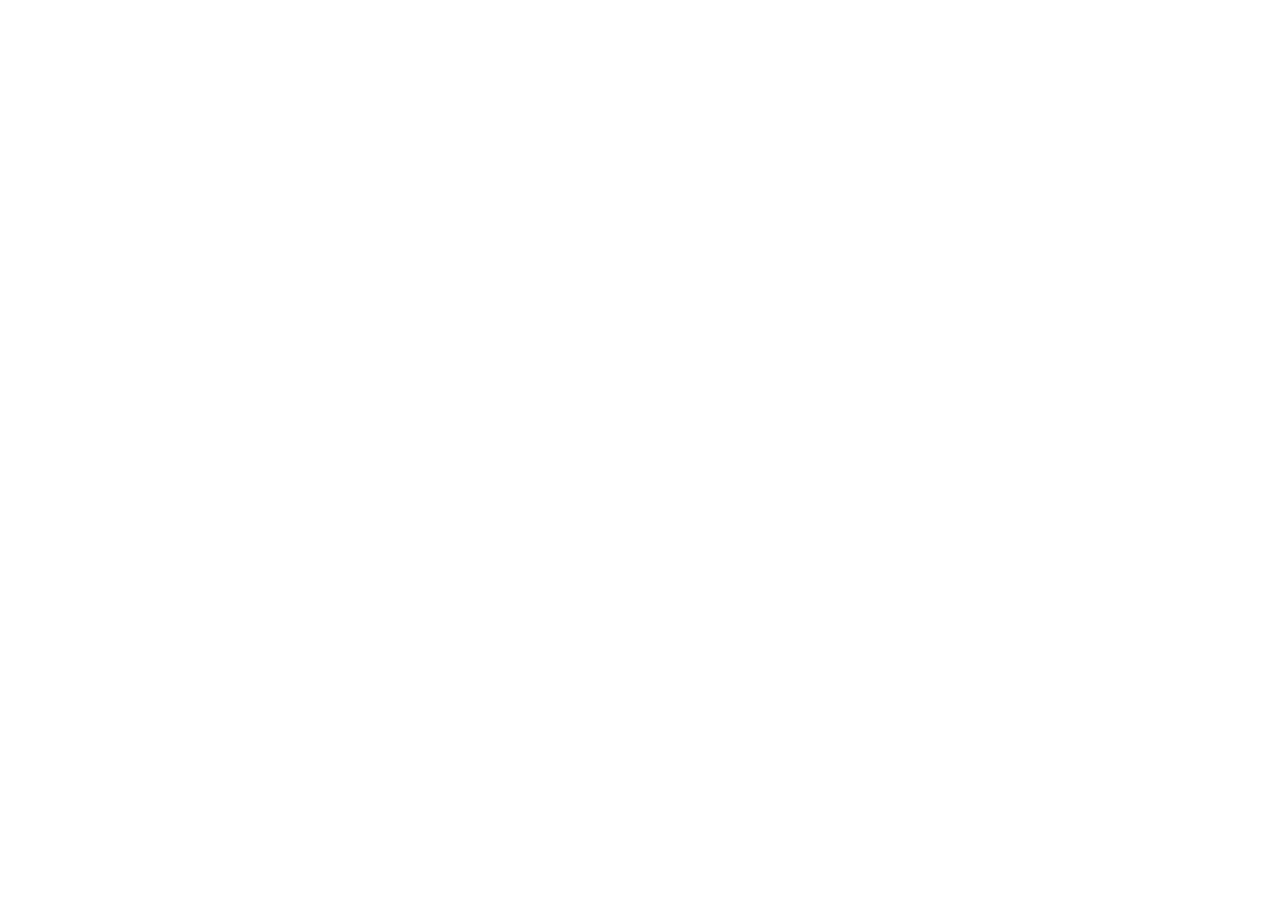
==== index.html @ e9338a1c "Init : création du dépôt, arborescence des fichiers et structure HTML de base" ====
<!DOCTYPE html>
<html lang="fr">
<head>
    <meta charset="UTF-8">
    <meta name="viewport" content="width=device-width, initial-scale=1.0">
    <title>AfriTalent - Accueil</title>
    <link href="https://cdn.jsdelivr.net/npm/bootstrap@5.3.0/dist/css/bootstrap.min.css" rel="stylesheet">
    <link rel="stylesheet" href="css/style.css">
</head>
<body>
    <script src="https://cdn.jsdelivr.net/npm/bootstrap@5.3.0/dist/js/bootstrap.bundle.min.js"></script>
    <script src="js/main.js"></script>
</body>
</html>
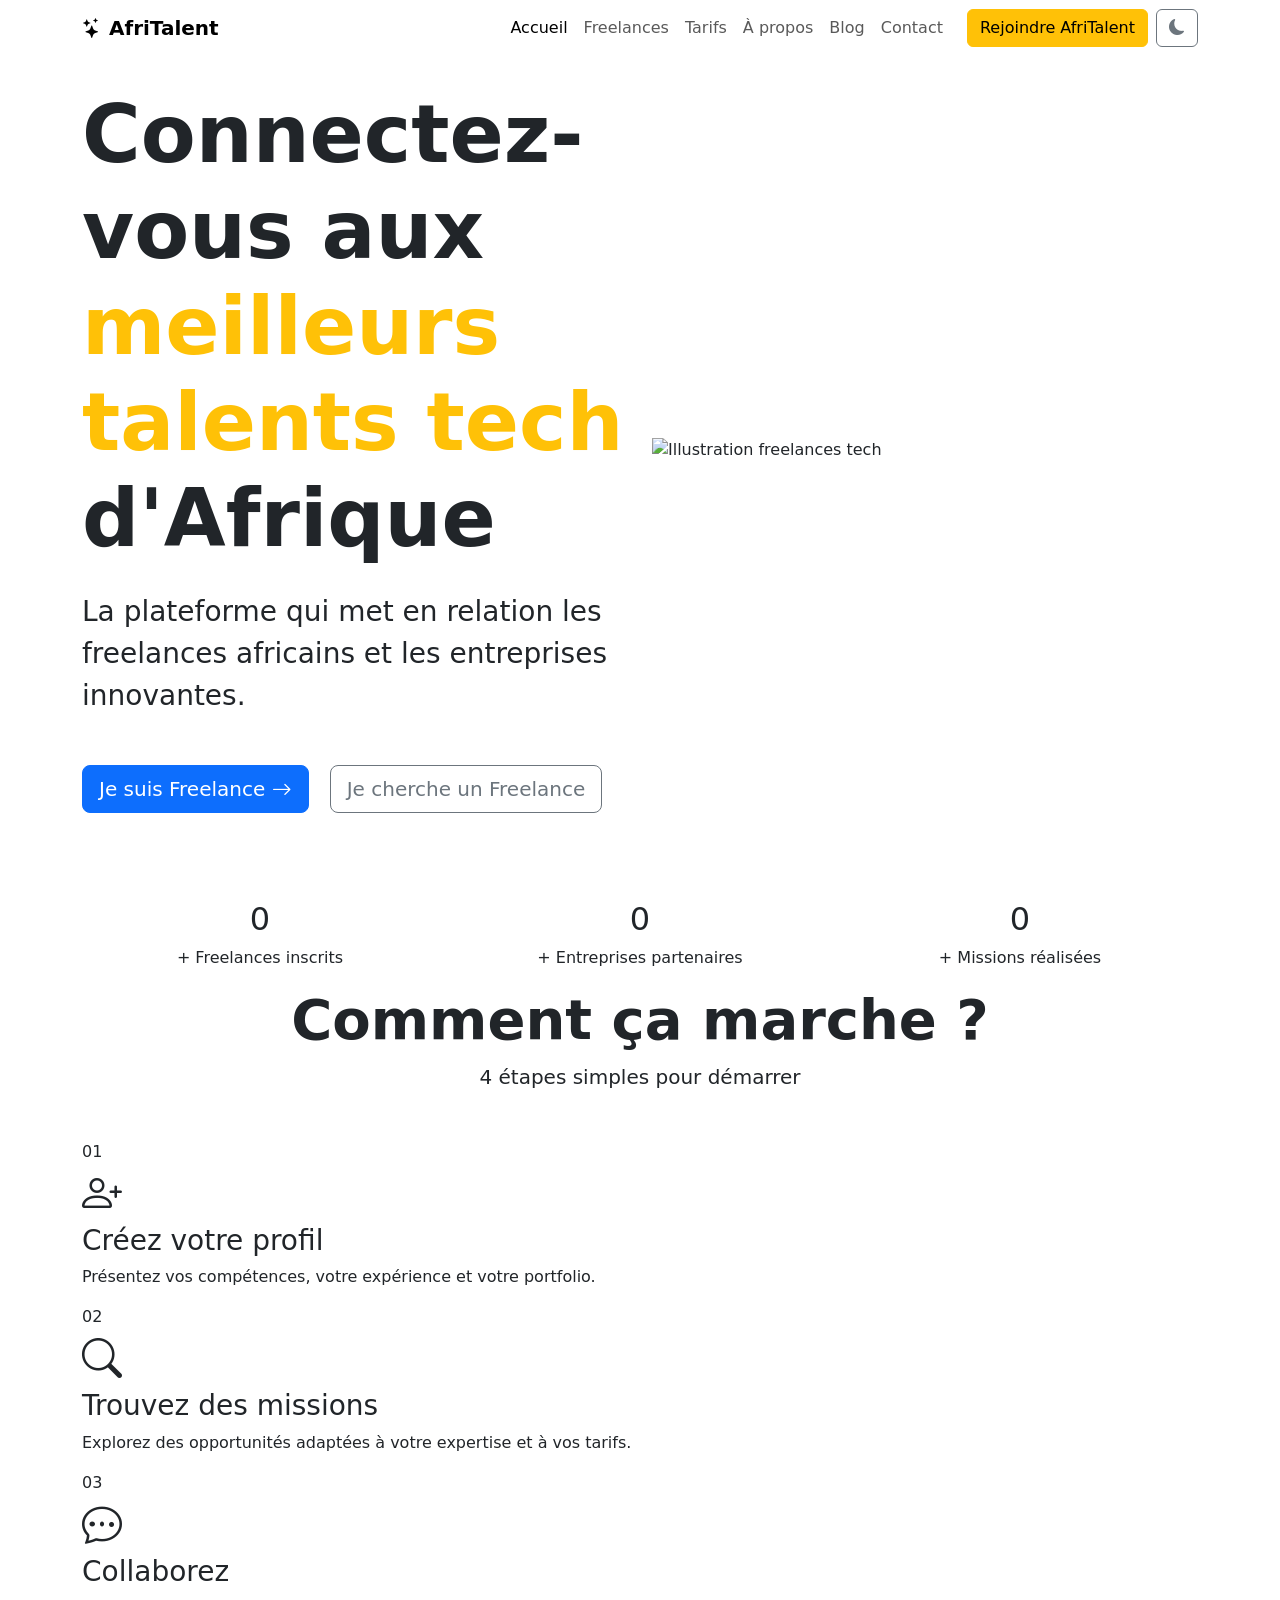
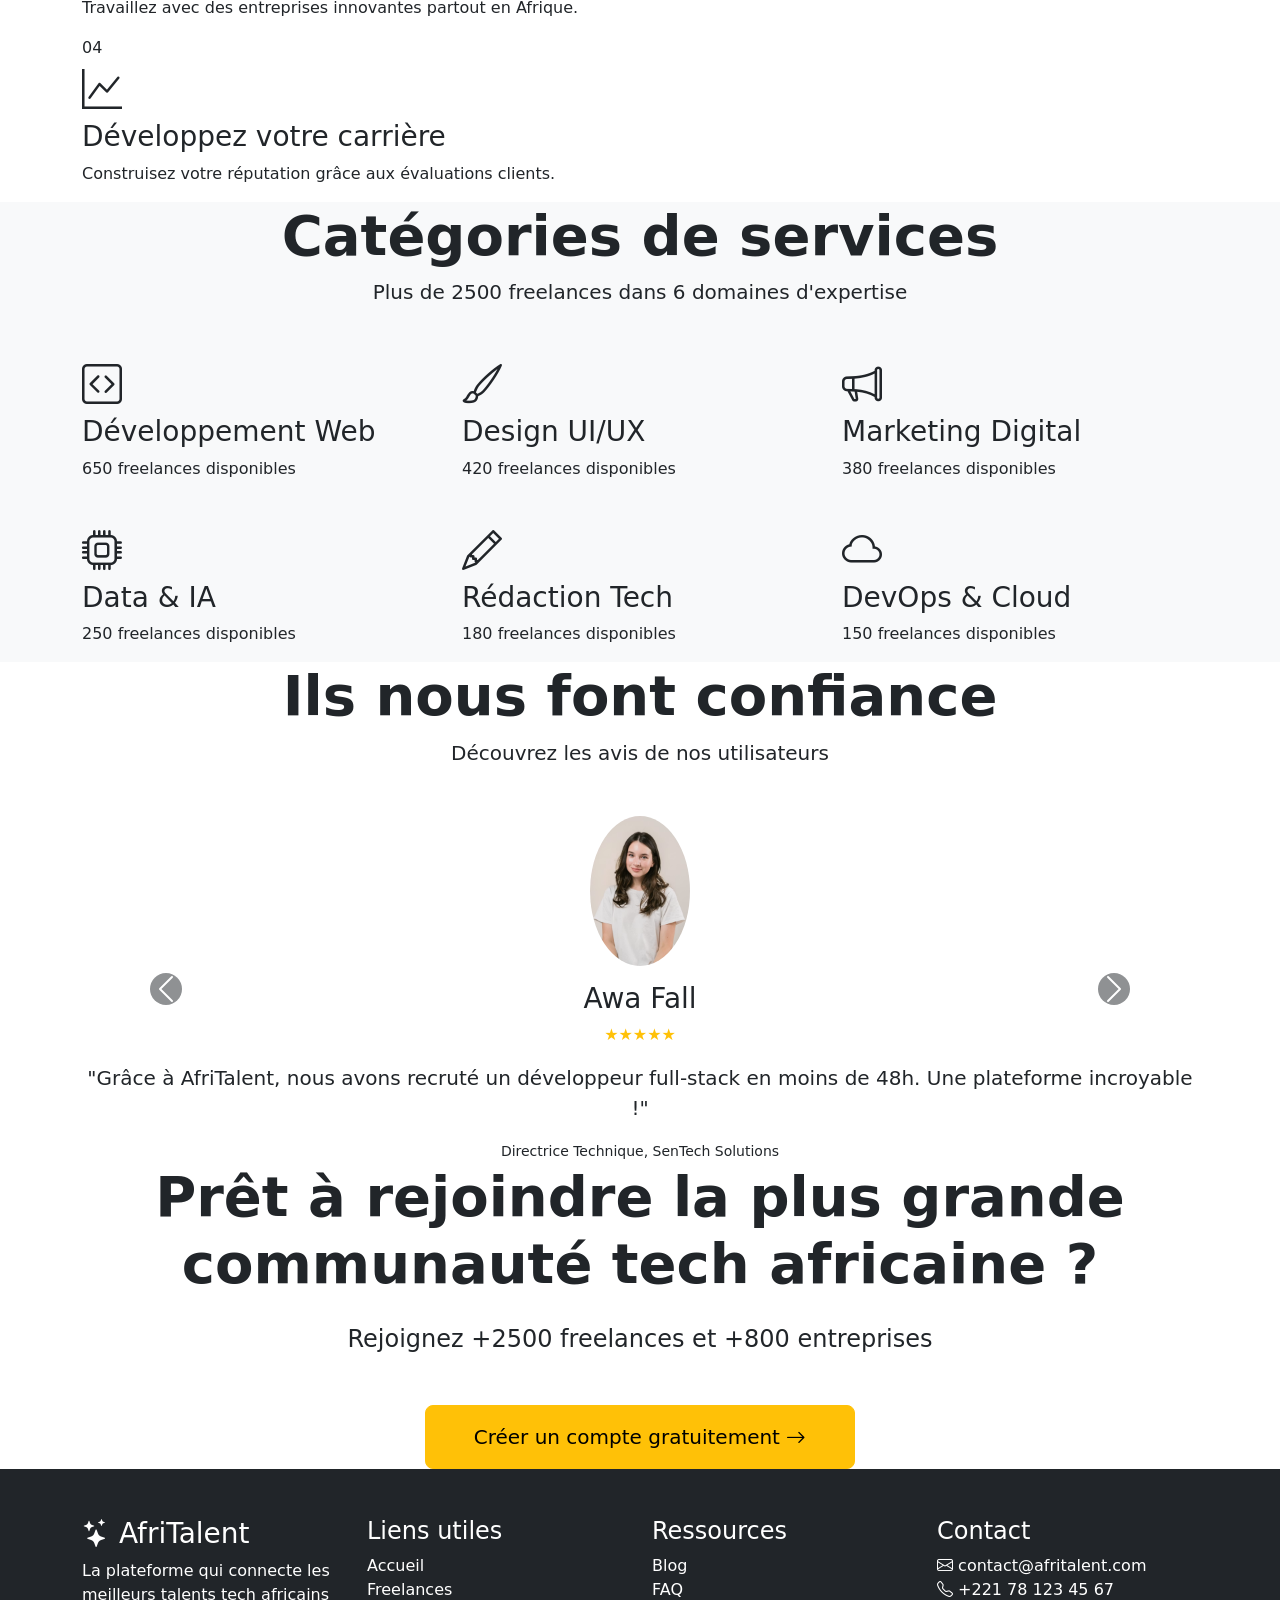
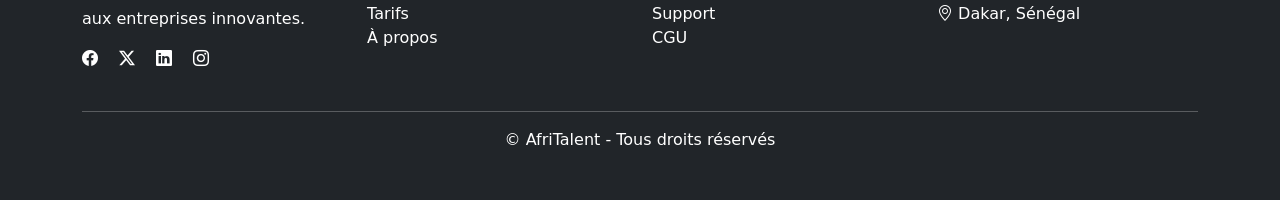
==== commit aa6605b3: "structure complète des 5 pages avec sections et contenu texte" ====
--- a/index.html
+++ b/index.html
@@ -3,12 +3,299 @@
 <head>
     <meta charset="UTF-8">
     <meta name="viewport" content="width=device-width, initial-scale=1.0">
-    <title>AfriTalent - Accueil</title>
+    <title>AfriTalent - Accueil | Plateforme Freelance Tech</title>
     <link href="https://cdn.jsdelivr.net/npm/bootstrap@5.3.0/dist/css/bootstrap.min.css" rel="stylesheet">
     <link rel="stylesheet" href="css/style.css">
 </head>
 <body>
     <script src="https://cdn.jsdelivr.net/npm/bootstrap@5.3.0/dist/js/bootstrap.bundle.min.js"></script>
     <script src="js/main.js"></script>
+
+        <!-- Bootstrap 5 CSS -->
+    <link href="https://cdn.jsdelivr.net/npm/bootstrap@5.3.3/dist/css/bootstrap.min.css" rel="stylesheet">
+
+    <!-- Bootstrap Icons -->
+    <link rel="stylesheet" href="https://cdn.jsdelivr.net/npm/bootstrap-icons@1.11.3/font/bootstrap-icons.min.css">
+
+    <!-- Google Fonts -->
+    <link href="https://fonts.googleapis.com/css2?family=Inter:wght@300;400;500;600;700;800&family=Space+Grotesk:wght@400;500;600;700&display=swap" rel="stylesheet">
+
+    <!-- Ton CSS perso -->
+    <link rel="stylesheet" href="css/style.css">
+</head>
+<body>
+           <!-- ========== NAVBAR BOOTSTRAP (identique sur toutes les pages) ========== -->
+    <nav class="navbar navbar-expand-lg fixed-top" id="mainNav">
+        <div class="container">
+            <a class="navbar-brand fw-bold" href="index.html">
+                <i class="bi bi-stars"></i> AfriTalent
+            </a>
+            <button class="navbar-toggler" type="button" data-bs-toggle="collapse" data-bs-target="#navbarNav">
+                <span class="navbar-toggler-icon"></span>
+            </button>
+            <div class="collapse navbar-collapse" id="navbarNav">
+                <ul class="navbar-nav ms-auto">
+                    <li class="nav-item"><a class="nav-link active" href="index.html">Accueil</a></li>
+                    <li class="nav-item"><a class="nav-link" href="freelances.html">Freelances</a></li>
+                    <li class="nav-item"><a class="nav-link" href="tarifs.html">Tarifs</a></li>
+                    <li class="nav-item"><a class="nav-link" href="about.html">À propos</a></li>
+                    <li class="nav-item"><a class="nav-link" href="#">Blog</a></li>
+                    <li class="nav-item"><a class="nav-link" href="contact.html">Contact</a></li>
+                </ul>
+                <a href="#" class="btn btn-warning ms-3" id="ctaNavBtn">Rejoindre AfriTalent</a>
+                <!-- Bouton Dark Mode -->
+                <button class="btn btn-outline-secondary ms-2" id="darkModeToggle">
+                    <i class="bi bi-moon-fill"></i>
+                </button>
+            </div>
+        </div>
+    </nav>
+
+    <main>
+        <!-- ========== SECTION HERO ========== -->
+        <section class="hero-section">
+            <div class="container">
+                <div class="row align-items-center min-vh-100">
+                    <div class="col-lg-6 hero-content">
+                        <h1 class="display-1 fw-bold">Connectez-vous aux <span class="text-warning">meilleurs talents tech</span> d'Afrique</h1>
+                        <p class="lead fs-3 mt-4">La plateforme qui met en relation les freelances africains et les entreprises innovantes.</p>
+                        <div class="hero-buttons mt-5">
+                            <a href="#" class="btn btn-primary btn-lg me-3">Je suis Freelance <i class="bi bi-arrow-right"></i></a>
+                            <a href="#" class="btn btn-outline-secondary btn-lg">Je cherche un Freelance</a>
+                        </div>
+                    </div>
+                    <div class="col-lg-6 hero-image">
+                        <img src="images/IR.logo.jpeg" alt="Illustration freelances tech" class="img-fluid" width="600px">
+                    </div>
+                </div>
+            </div>
+            <!-- Statistiques animées -->
+            <div class="stats-container">
+                <div class="container">
+                    <div class="row text-center">
+                        <div class="col-md-4">
+                            <div class="stat-box">
+                                <h2 class="stat-number" data-target="2500">0</h2>
+                                <p class="stat-label">+ Freelances inscrits</p>
+                            </div>
+                        </div>
+                        <div class="col-md-4">
+                            <div class="stat-box">
+                                <h2 class="stat-number" data-target="800">0</h2>
+                                <p class="stat-label">+ Entreprises partenaires</p>
+                            </div>
+                        </div>
+                        <div class="col-md-4">
+                            <div class="stat-box">
+                                <h2 class="stat-number" data-target="12000">0</h2>
+                                <p class="stat-label">+ Missions réalisées</p>
+                            </div>
+                        </div>
+                    </div>
+                </div>
+            </div>
+        </section>
+
+        <!-- ========== SECTION COMMENT ÇA MARCHE (Bento Grid) ========== -->
+        <section class="how-it-works section-padding">
+            <div class="container">
+                <div class="text-center mb-5">
+                    <h2 class="display-4 fw-bold">Comment ça marche ?</h2>
+                    <p class="fs-5">4 étapes simples pour démarrer</p>
+                </div>
+                <div class="bento-grid">
+                    <div class="bento-card bento-1">
+                        <div class="step-number">01</div>
+                        <i class="bi bi-person-plus fs-1"></i>
+                        <h3>Créez votre profil</h3>
+                        <p>Présentez vos compétences, votre expérience et votre portfolio.</p>
+                    </div>
+                    <div class="bento-card bento-2">
+                        <div class="step-number">02</div>
+                        <i class="bi bi-search fs-1"></i>
+                        <h3>Trouvez des missions</h3>
+                        <p>Explorez des opportunités adaptées à votre expertise et à vos tarifs.</p>
+                    </div>
+                    <div class="bento-card bento-3">
+                        <div class="step-number">03</div>
+                        <i class="bi bi-chat-dots fs-1"></i>
+                        <h3>Collaborez</h3>
+                        <p>Travaillez avec des entreprises innovantes partout en Afrique.</p>
+                    </div>
+                    <div class="bento-card bento-4">
+                        <div class="step-number">04</div>
+                        <i class="bi bi-graph-up fs-1"></i>
+                        <h3>Développez votre carrière</h3>
+                        <p>Construisez votre réputation grâce aux évaluations clients.</p>
+                    </div>
+                </div>
+            </div>
+        </section>
+
+        <!-- ========== SECTION CATÉGORIES DE SERVICES ========== -->
+        <section class="categories section-padding bg-light">
+            <div class="container">
+                <div class="text-center mb-5">
+                    <h2 class="display-4 fw-bold">Catégories de services</h2>
+                    <p class="fs-5">Plus de 2500 freelances dans 6 domaines d'expertise</p>
+                </div>
+                <div class="row g-4">
+                    <div class="col-lg-4 col-md-6">
+                        <div class="category-card">
+                            <i class="bi bi-code-square fs-1"></i>
+                            <h3>Développement Web</h3>
+                            <p>650 freelances disponibles</p>
+                        </div>
+                    </div>
+                    <div class="col-lg-4 col-md-6">
+                        <div class="category-card">
+                            <i class="bi bi-brush fs-1"></i>
+                            <h3>Design UI/UX</h3>
+                            <p>420 freelances disponibles</p>
+                        </div>
+                    </div>
+                    <div class="col-lg-4 col-md-6">
+                        <div class="category-card">
+                            <i class="bi bi-megaphone fs-1"></i>
+                            <h3>Marketing Digital</h3>
+                            <p>380 freelances disponibles</p>
+                        </div>
+                    </div>
+                    <div class="col-lg-4 col-md-6">
+                        <div class="category-card">
+                            <i class="bi bi-cpu fs-1"></i>
+                            <h3>Data & IA</h3>
+                            <p>250 freelances disponibles</p>
+                        </div>
+                    </div>
+                    <div class="col-lg-4 col-md-6">
+                        <div class="category-card">
+                            <i class="bi bi-pencil fs-1"></i>
+                            <h3>Rédaction Tech</h3>
+                            <p>180 freelances disponibles</p>
+                        </div>
+                    </div>
+                    <div class="col-lg-4 col-md-6">
+                        <div class="category-card">
+                            <i class="bi bi-cloud fs-1"></i>
+                            <h3>DevOps & Cloud</h3>
+                            <p>150 freelances disponibles</p>
+                        </div>
+                    </div>
+                </div>
+            </div>
+        </section>
+
+        <!-- ========== SECTION TÉMOIGNAGES (Carousel Bootstrap) ========== -->
+        <section class="testimonials section-padding">
+            <div class="container">
+                <div class="text-center mb-5">
+                    <h2 class="display-4 fw-bold">Ils nous font confiance</h2>
+                    <p class="fs-5">Découvrez les avis de nos utilisateurs</p>
+                </div>
+                <div id="testimonialCarousel" class="carousel slide" data-bs-ride="carousel">
+                    <div class="carousel-inner">
+                        <div class="carousel-item active">
+                            <div class="testimonial-card text-center">
+                                <img src="images/Awa Fall.avif" alt="Avatar Awa Fall" class="rounded-circle mb-3" width="100">
+                                <h3>Awa Fall</h3>
+                                <p class="text-warning">★★★★★</p>
+                                <p class="fs-5">"Grâce à AfriTalent, nous avons recruté un développeur full-stack en moins de 48h. Une plateforme incroyable !"</p>
+                                <small>Directrice Technique, SenTech Solutions</small>
+                            </div>
+                        </div>
+                        <div class="carousel-item">
+                            <div class="testimonial-card text-center">
+                                <img src="images/Moussa Diallo.avif" alt="Avatar Moussa Diallo" class="rounded-circle mb-3" width="100">
+                                <h3>Moussa Diallo</h3>
+                                <p class="text-warning">★★★★★</p>
+                                <p class="fs-5">"J'ai multiplié mes missions par 3 et trouvé des clients internationaux. AfriTalent a changé ma carrière."</p>
+                                <small>Freelance Dev Full-Stack</small>
+                            </div>
+                        </div>
+                        <div class="carousel-item">
+                            <div class="testimonial-card text-center">
+                                <img src="images/Sophie Martin.avif" alt="Avatar Sophie Martin" class="rounded-circle mb-3" width="100">
+                                <h3>Sophie Martin</h3>
+                                <p class="text-warning">★★★★★</p>
+                                <p class="fs-5">"Une interface simple et professionnelle. Nous avons trouvé des talents exceptionnels pour nos projets."</p>
+                                <small>Chef de Projet, InnovAfrica</small>
+                            </div>
+                        </div>
+                    </div>
+                    <button class="carousel-control-prev" type="button" data-bs-target="#testimonialCarousel" data-bs-slide="prev">
+                        <span class="carousel-control-prev-icon bg-dark rounded-circle"></span>
+                    </button>
+                    <button class="carousel-control-next" type="button" data-bs-target="#testimonialCarousel" data-bs-slide="next">
+                        <span class="carousel-control-next-icon bg-dark rounded-circle"></span>
+                    </button>
+                </div>
+            </div>
+        </section>
+
+        <!-- ========== SECTION CTA ========== -->
+        <section class="cta-section">
+            <div class="container text-center">
+                <h2 class="display-4 fw-bold mb-4">Prêt à rejoindre la plus grande communauté tech africaine ?</h2>
+                <p class="fs-4 mb-5">Rejoignez +2500 freelances et +800 entreprises</p>
+                <a href="#" class="btn btn-warning btn-lg px-5 py-3">Créer un compte gratuitement <i class="bi bi-arrow-right"></i></a>
+            </div>
+        </section>
+    </main>
+
+    <!-- ========== FOOTER ========== -->
+    <footer class="bg-dark text-white">
+        <div class="container py-5">
+            <div class="row">
+                <div class="col-md-3 mb-4">
+                    <h3><i class="bi bi-stars"></i> AfriTalent</h3>
+                    <p>La plateforme qui connecte les meilleurs talents tech africains aux entreprises innovantes.</p>
+                    <div class="social-icons">
+                        <a href="#" class="text-white me-3"><i class="bi bi-facebook"></i></a>
+                        <a href="#" class="text-white me-3"><i class="bi bi-twitter-x"></i></a>
+                        <a href="#" class="text-white me-3"><i class="bi bi-linkedin"></i></a>
+                        <a href="#" class="text-white"><i class="bi bi-instagram"></i></a>
+                    </div>
+                </div>
+                <div class="col-md-3 mb-4">
+                    <h4>Liens utiles</h4>
+                    <ul class="list-unstyled">
+                        <li><a href="index.html" class="text-white text-decoration-none">Accueil</a></li>
+                        <li><a href="freelances.html" class="text-white text-decoration-none">Freelances</a></li>
+                        <li><a href="tarifs.html" class="text-white text-decoration-none">Tarifs</a></li>
+                        <li><a href="about.html" class="text-white text-decoration-none">À propos</a></li>
+                    </ul>
+                </div>
+                <div class="col-md-3 mb-4">
+                    <h4>Ressources</h4>
+                    <ul class="list-unstyled">
+                        <li><a href="#" class="text-white text-decoration-none">Blog</a></li>
+                        <li><a href="#" class="text-white text-decoration-none">FAQ</a></li>
+                        <li><a href="contact.html" class="text-white text-decoration-none">Support</a></li>
+                        <li><a href="#" class="text-white text-decoration-none">CGU</a></li>
+                    </ul>
+                </div>
+                <div class="col-md-3 mb-4">
+                    <h4>Contact</h4>
+                    <ul class="list-unstyled">
+                        <li><i class="bi bi-envelope"></i> contact@afritalent.com</li>
+                        <li><i class="bi bi-telephone"></i> +221 78 123 45 67</li>
+                        <li><i class="bi bi-geo-alt"></i> Dakar, Sénégal</li>
+                    </ul>
+                </div>
+            </div>
+            <hr class="bg-secondary">
+            <div class="text-center">
+                <p class="mb-0" id="copyright">© AfriTalent - Tous droits réservés</p>
+            </div>
+        </div>
+    </footer>
+
+    <!-- Bootstrap JS Bundle -->
+    <script src="https://cdn.jsdelivr.net/npm/bootstrap@5.3.3/dist/js/bootstrap.bundle.min.js"></script>
+
+    <!-- Ton JS perso -->
+    <script src="js/main.js"></script>
+
 </body>
 </html>
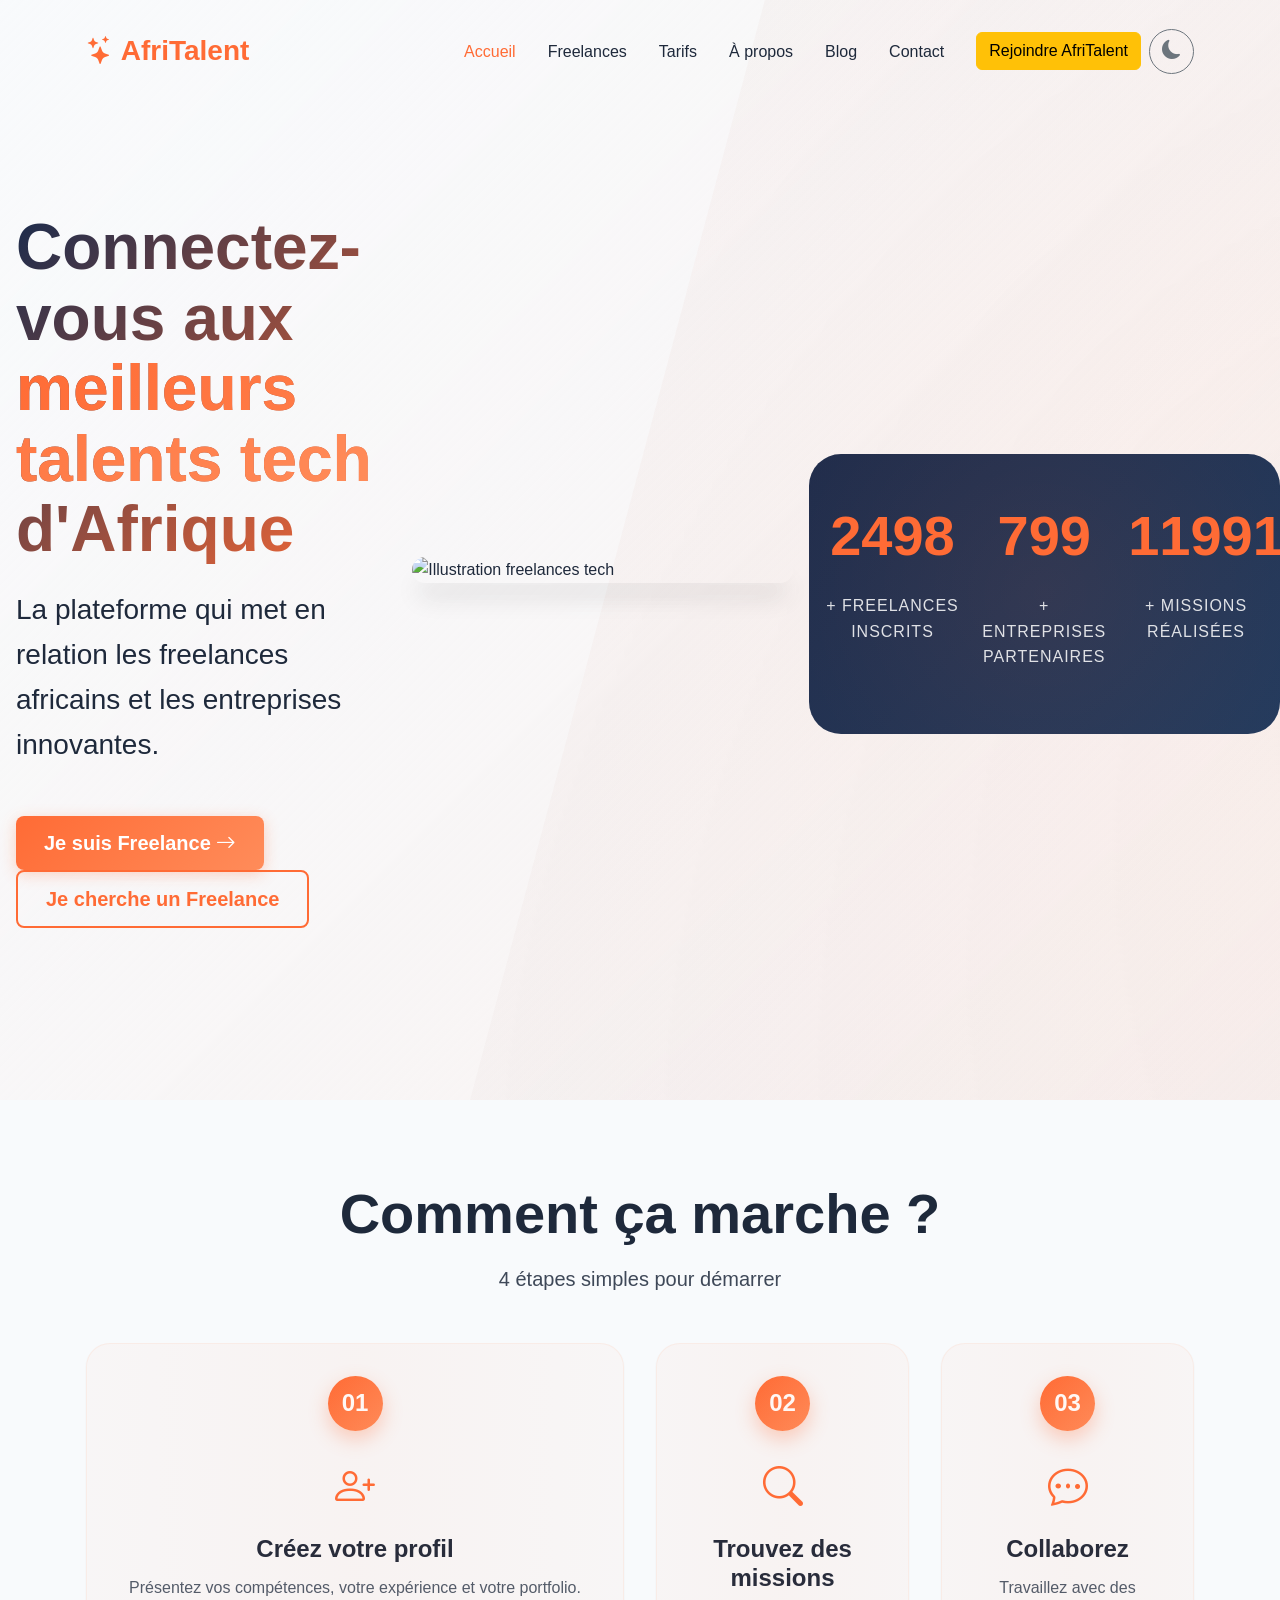
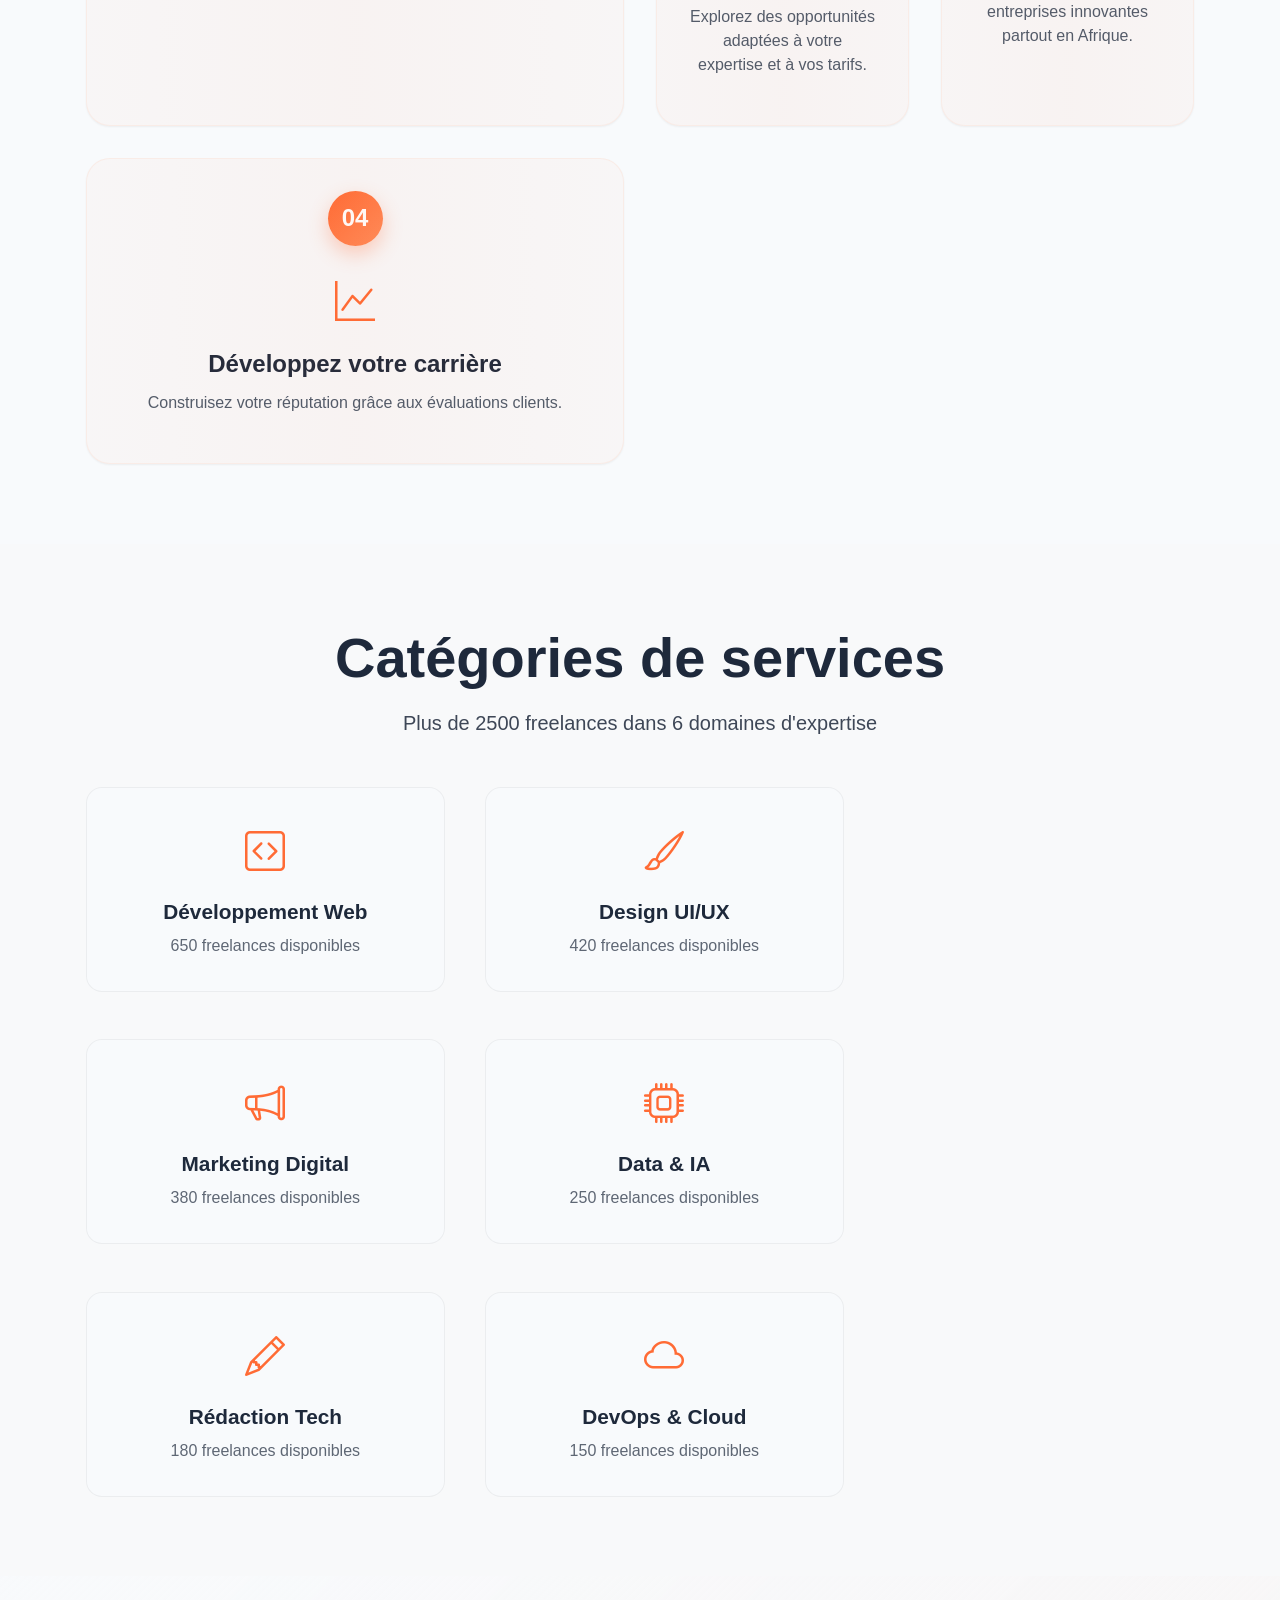
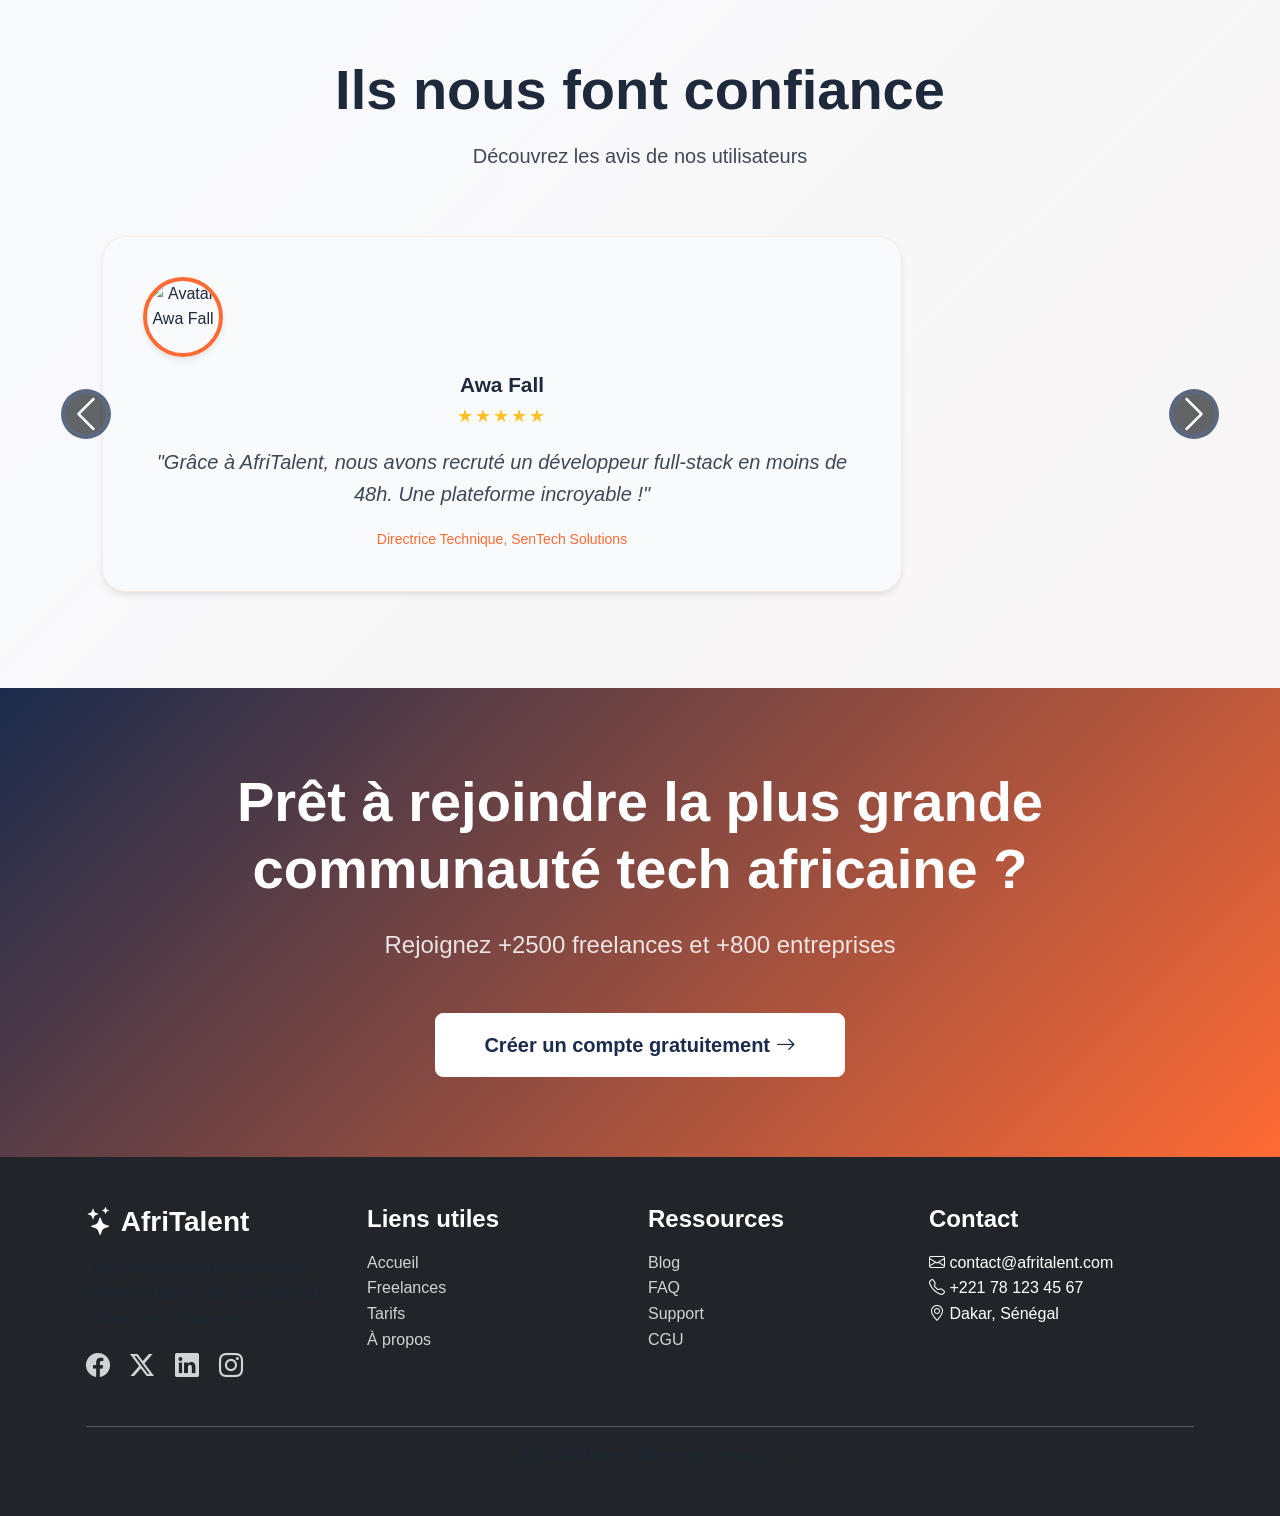
==== commit 52873e76: "corrections responsive, optimisation du code et commentaires" ====
--- a/index.html
+++ b/index.html
@@ -4,27 +4,22 @@
     <meta charset="UTF-8">
     <meta name="viewport" content="width=device-width, initial-scale=1.0">
     <title>AfriTalent - Accueil | Plateforme Freelance Tech</title>
-    <link href="https://cdn.jsdelivr.net/npm/bootstrap@5.3.0/dist/css/bootstrap.min.css" rel="stylesheet">
-    <link rel="stylesheet" href="css/style.css">
-</head>
-<body>
-    <script src="https://cdn.jsdelivr.net/npm/bootstrap@5.3.0/dist/js/bootstrap.bundle.min.js"></script>
-    <script src="js/main.js"></script>
-
-        <!-- Bootstrap 5 CSS -->
+    
+    <!-- Bootstrap 5 CSS -->
     <link href="https://cdn.jsdelivr.net/npm/bootstrap@5.3.3/dist/css/bootstrap.min.css" rel="stylesheet">
-
+    
     <!-- Bootstrap Icons -->
     <link rel="stylesheet" href="https://cdn.jsdelivr.net/npm/bootstrap-icons@1.11.3/font/bootstrap-icons.min.css">
-
+    
     <!-- Google Fonts -->
     <link href="https://fonts.googleapis.com/css2?family=Inter:wght@300;400;500;600;700;800&family=Space+Grotesk:wght@400;500;600;700&display=swap" rel="stylesheet">
-
+    
     <!-- Ton CSS perso -->
     <link rel="stylesheet" href="css/style.css">
 </head>
 <body>
-           <!-- ========== NAVBAR BOOTSTRAP (identique sur toutes les pages) ========== -->
+
+    <!-- ========== NAVBAR BOOTSTRAP (identique sur toutes les pages) ========== -->
     <nav class="navbar navbar-expand-lg fixed-top" id="mainNav">
         <div class="container">
             <a class="navbar-brand fw-bold" href="index.html">
@@ -39,10 +34,10 @@
                     <li class="nav-item"><a class="nav-link" href="freelances.html">Freelances</a></li>
                     <li class="nav-item"><a class="nav-link" href="tarifs.html">Tarifs</a></li>
                     <li class="nav-item"><a class="nav-link" href="about.html">À propos</a></li>
-                    <li class="nav-item"><a class="nav-link" href="#">Blog</a></li>
+                    <li class="nav-item"><a class="nav-link" href="blog.html">Blog</a></li>
                     <li class="nav-item"><a class="nav-link" href="contact.html">Contact</a></li>
                 </ul>
-                <a href="#" class="btn btn-warning ms-3" id="ctaNavBtn">Rejoindre AfriTalent</a>
+                <a href="rejoindre.html" class="btn btn-warning ms-3" id="ctaNavBtn">Rejoindre AfriTalent</a>
                 <!-- Bouton Dark Mode -->
                 <button class="btn btn-outline-secondary ms-2" id="darkModeToggle">
                     <i class="bi bi-moon-fill"></i>
@@ -60,12 +55,13 @@
                         <h1 class="display-1 fw-bold">Connectez-vous aux <span class="text-warning">meilleurs talents tech</span> d'Afrique</h1>
                         <p class="lead fs-3 mt-4">La plateforme qui met en relation les freelances africains et les entreprises innovantes.</p>
                         <div class="hero-buttons mt-5">
-                            <a href="#" class="btn btn-primary btn-lg me-3">Je suis Freelance <i class="bi bi-arrow-right"></i></a>
-                            <a href="#" class="btn btn-outline-secondary btn-lg">Je cherche un Freelance</a>
+                            <a href="freelance-inscription.html" class="btn btn-primary btn-lg me-3">Je suis Freelance <i class="bi bi-arrow-right"></i></a>
+                            <a href="entreprise-inscription.html" class="btn btn-outline-secondary btn-lg">Je cherche un Freelance</a>
                         </div>
                     </div>
                     <div class="col-lg-6 hero-image">
-                        <img src="images/IR.logo.jpeg" alt="Illustration freelances tech" class="img-fluid" width="600px">
+                        <!-- CORRECTION 1 : width="600px" changé en width="600" -->
+                        <img src="images/IR-logo.jpeg" alt="Illustration freelances tech" class="img-fluid" width="600">
                     </div>
                 </div>
             </div>
@@ -197,7 +193,8 @@
                     <div class="carousel-inner">
                         <div class="carousel-item active">
                             <div class="testimonial-card text-center">
-                                <img src="images/Awa Fall.avif" alt="Avatar Awa Fall" class="rounded-circle mb-3" width="100">
+                                <!-- CORRECTION 2 : Renommer le fichier sans espace -->
+                                <img src="images/Awa-Fall.avif" alt="Avatar Awa Fall" class="rounded-circle mb-3" width="100">
                                 <h3>Awa Fall</h3>
                                 <p class="text-warning">★★★★★</p>
                                 <p class="fs-5">"Grâce à AfriTalent, nous avons recruté un développeur full-stack en moins de 48h. Une plateforme incroyable !"</p>
@@ -206,7 +203,8 @@
                         </div>
                         <div class="carousel-item">
                             <div class="testimonial-card text-center">
-                                <img src="images/Moussa Diallo.avif" alt="Avatar Moussa Diallo" class="rounded-circle mb-3" width="100">
+                                <!-- CORRECTION 3 : Renommer le fichier sans espace -->
+                                <img src="images/Moussa-Diallo.avif" alt="Avatar Moussa Diallo" class="rounded-circle mb-3" width="100">
                                 <h3>Moussa Diallo</h3>
                                 <p class="text-warning">★★★★★</p>
                                 <p class="fs-5">"J'ai multiplié mes missions par 3 et trouvé des clients internationaux. AfriTalent a changé ma carrière."</p>
@@ -215,7 +213,8 @@
                         </div>
                         <div class="carousel-item">
                             <div class="testimonial-card text-center">
-                                <img src="images/Sophie Martin.avif" alt="Avatar Sophie Martin" class="rounded-circle mb-3" width="100">
+                                <!-- CORRECTION 4 : Renommer le fichier sans espace -->
+                                <img src="images/Sophie-Martin.avif" alt="Avatar Sophie Martin" class="rounded-circle mb-3" width="100">
                                 <h3>Sophie Martin</h3>
                                 <p class="text-warning">★★★★★</p>
                                 <p class="fs-5">"Une interface simple et professionnelle. Nous avons trouvé des talents exceptionnels pour nos projets."</p>
@@ -238,7 +237,7 @@
             <div class="container text-center">
                 <h2 class="display-4 fw-bold mb-4">Prêt à rejoindre la plus grande communauté tech africaine ?</h2>
                 <p class="fs-4 mb-5">Rejoignez +2500 freelances et +800 entreprises</p>
-                <a href="#" class="btn btn-warning btn-lg px-5 py-3">Créer un compte gratuitement <i class="bi bi-arrow-right"></i></a>
+                <a href="inscription.html" class="btn btn-warning btn-lg px-5 py-3">Créer un compte gratuitement <i class="bi bi-arrow-right"></i></a>
             </div>
         </section>
     </main>
@@ -269,10 +268,10 @@
                 <div class="col-md-3 mb-4">
                     <h4>Ressources</h4>
                     <ul class="list-unstyled">
-                        <li><a href="#" class="text-white text-decoration-none">Blog</a></li>
-                        <li><a href="#" class="text-white text-decoration-none">FAQ</a></li>
+                        <li><a href="blog.html" class="text-white text-decoration-none">Blog</a></li>
+                        <li><a href="faq.html" class="text-white text-decoration-none">FAQ</a></li>
                         <li><a href="contact.html" class="text-white text-decoration-none">Support</a></li>
-                        <li><a href="#" class="text-white text-decoration-none">CGU</a></li>
+                        <li><a href="cgu.html" class="text-white text-decoration-none">CGU</a></li>
                     </ul>
                 </div>
                 <div class="col-md-3 mb-4">
@@ -286,7 +285,7 @@
             </div>
             <hr class="bg-secondary">
             <div class="text-center">
-                <p class="mb-0" id="copyright">© AfriTalent - Tous droits réservés</p>
+                <p class="mb-0" id="copyright">© 2026 AfriTalent - Tous droits réservés</p>
             </div>
         </div>
     </footer>
@@ -298,4 +297,4 @@
     <script src="js/main.js"></script>
 
 </body>
-</html>
+</html>
--- a/css/style.css
+++ b/css/style.css
@@ -0,0 +1,2629 @@
+/* ============================================
+   AfriTalent - STYLES PRINCIPAUX
+   Projet: Plateforme Freelance Tech
+   Auteur: [Votre Nom]
+   Version: 1.0
+============================================ */
+
+/* ========== 1. VARIABLES CSS (Root) ========== */
+:root {
+    /* Palette de couleurs principale - 5 couleurs max */
+    --primary-orange: #FF6B35;
+    --primary-blue: #1A2B4C;
+    --secondary-blue: #2D4A7C;
+    --light-bg: #F8FAFC;
+    --dark-text: #1E293B;
+    --light-text: #F1F5F9;
+    --success-green: #10B981;
+    --warning-yellow: #F59E0B;
+    
+    /* Typographie */
+    --font-heading: 'Space Grotesk', sans-serif;
+    --font-body: 'Inter', sans-serif;
+    
+    /* Espacements (spacing system) */
+    --spacing-xs: 0.5rem;
+    --spacing-sm: 1rem;
+    --spacing-md: 1.5rem;
+    --spacing-lg: 2rem;
+    --spacing-xl: 3rem;
+    --spacing-xxl: 5rem;
+    
+    /* Ombres */
+    --shadow-sm: 0 1px 2px 0 rgb(0 0 0 / 0.05);
+    --shadow-md: 0 4px 6px -1px rgb(0 0 0 / 0.1);
+    --shadow-lg: 0 10px 15px -3px rgb(0 0 0 / 0.1);
+    --shadow-xl: 0 20px 25px -5px rgb(0 0 0 / 0.1);
+    
+    /* Border radius */
+    --radius-sm: 0.5rem;
+    --radius-md: 1rem;
+    --radius-lg: 1.5rem;
+    --radius-xl: 2rem;
+    
+    /* Transitions */
+    --transition-fast: 0.2s ease;
+    --transition-normal: 0.3s ease;
+    --transition-slow: 0.5s ease;
+}
+
+/* ========== 2. MODE SOMBRE (Dark Mode) ========== */
+[data-theme="dark"] {
+    --primary-orange: #FF8C5A;
+    --primary-blue: #0F172A;
+    --secondary-blue: #1E293B;
+    --light-bg: #0F172A;
+    --dark-text: #F1F5F9;
+    --light-text: #1E293B;
+}
+
+/* ========== 3. RESET & STYLES DE BASE ========== */
+* {
+    margin: 0;
+    padding: 0;
+    box-sizing: border-box;
+}
+
+html {
+    scroll-behavior: smooth;
+    font-size: 16px;
+}
+
+body {
+    font-family: var(--font-body);
+    color: var(--dark-text);
+    background-color: var(--light-bg);
+    line-height: 1.6;
+    transition: background-color var(--transition-normal), color var(--transition-normal);
+    overflow-x: hidden;
+}
+
+/* Typographie */
+h1, h2, h3, h4, h5, h6 {
+    font-family: var(--font-heading);
+    font-weight: 600;
+    line-height: 1.2;
+    margin-bottom: var(--spacing-sm);
+}
+
+h1 {
+    font-size: clamp(2.5rem, 5vw, 4rem);
+    font-weight: 700;
+}
+
+h2 {
+    font-size: clamp(2rem, 4vw, 3rem);
+    font-weight: 600;
+}
+
+h3 {
+    font-size: clamp(1.25rem, 3vw, 1.75rem);
+}
+
+p {
+    margin-bottom: var(--spacing-sm);
+    color: var(--dark-text);
+    opacity: 0.85;
+}
+
+/* Liens */
+a {
+    text-decoration: none;
+    transition: all var(--transition-fast);
+}
+
+/* Images */
+img {
+    max-width: 100%;
+    height: auto;
+    display: block;
+}
+
+/* ========== 4. NAVBAR STYLES ========== */
+#mainNav {
+    background-color: transparent;
+    padding: var(--spacing-md) 0;
+    transition: all var(--transition-normal);
+    backdrop-filter: blur(0px);
+}
+
+#mainNav.navbar-scrolled {
+    background-color: var(--light-bg);
+    box-shadow: var(--shadow-md);
+    padding: var(--spacing-xs) 0;
+    backdrop-filter: blur(10px);
+    background-color: rgba(var(--light-bg), 0.95);
+}
+
+[data-theme="dark"] #mainNav.navbar-scrolled {
+    background-color: rgba(15, 23, 42, 0.95);
+}
+
+.navbar-brand {
+    font-size: 1.75rem;
+    font-weight: 700;
+    color: var(--primary-orange) !important;
+}
+
+.navbar-nav .nav-link {
+    font-weight: 500;
+    color: var(--dark-text) !important;
+    margin: 0 var(--spacing-xs);
+    transition: color var(--transition-fast);
+}
+
+.navbar-nav .nav-link:hover,
+.navbar-nav .nav-link.active {
+    color: var(--primary-orange) !important;
+}
+
+/* ========== 5. BOUTON RETOUR EN HAUT ========== */
+#backToTop {
+    position: fixed;
+    bottom: 30px;
+    right: 30px;
+    width: 50px;
+    height: 50px;
+    border-radius: 50%;
+    background-color: var(--primary-orange);
+    color: white;
+    border: none;
+    cursor: pointer;
+    display: none;
+    justify-content: center;
+    align-items: center;
+    font-size: 1.5rem;
+    transition: all var(--transition-normal);
+    z-index: 1000;
+    box-shadow: var(--shadow-lg);
+}
+
+#backToTop:hover {
+    transform: translateY(-5px);
+    background-color: var(--primary-blue);
+}
+
+#backToTop.show {
+    display: flex;
+}
+
+/* ========== 6. SECTION HERO ========== */
+.hero-section {
+    position: relative;
+    min-height: 100vh;
+    display: flex;
+    align-items: center;
+    padding: var(--spacing-xxl) 0;
+    background: linear-gradient(135deg, var(--light-bg) 0%, rgba(255, 107, 53, 0.05) 100%);
+}
+
+.hero-content h1 {
+    background: linear-gradient(135deg, var(--primary-blue) 0%, var(--primary-orange) 100%);
+    background-clip: text;
+    -webkit-background-clip: text;
+    -webkit-text-fill-color: transparent;
+}
+
+.hero-buttons .btn-primary {
+    background-color: var(--primary-orange);
+    border-color: var(--primary-orange);
+    transition: all var(--transition-normal);
+}
+
+.hero-buttons .btn-primary:hover {
+    transform: translateY(-3px);
+    box-shadow: var(--shadow-lg);
+    background-color: var(--primary-blue);
+    border-color: var(--primary-blue);
+}
+
+/* ========== 7. STATISTIQUES ANIMÉES ========== */
+.stats-container {
+    background-color: var(--primary-blue);
+    color: white;
+    padding: var(--spacing-xl) 0;
+    border-radius: var(--radius-xl);
+    margin-top: var(--spacing-xl);
+}
+
+.stat-box {
+    text-align: center;
+}
+
+.stat-number {
+    font-size: 3rem;
+    font-weight: 700;
+    font-family: var(--font-heading);
+    color: var(--primary-orange);
+}
+
+.stat-label {
+    font-size: 1.1rem;
+    margin-top: var(--spacing-xs);
+    color: white;
+}
+
+/* ========== 8. BENTO GRID (Comment ça marche) ========== */
+.how-it-works {
+    padding: var(--spacing-xxl) 0;
+}
+
+.bento-grid {
+    display: grid;
+    grid-template-columns: repeat(4, 1fr);
+    gap: var(--spacing-md);
+    margin-top: var(--spacing-xl);
+}
+
+.bento-card {
+    background: var(--light-bg);
+    padding: var(--spacing-lg);
+    border-radius: var(--radius-lg);
+    text-align: center;
+    transition: all var(--transition-normal);
+    box-shadow: var(--shadow-sm);
+    border: 1px solid rgba(0,0,0,0.05);
+}
+
+.bento-card:hover {
+    transform: translateY(-10px);
+    box-shadow: var(--shadow-xl);
+}
+
+.bento-card .step-number {
+    width: 50px;
+    height: 50px;
+    background: var(--primary-orange);
+    color: white;
+    border-radius: 50%;
+    display: flex;
+    align-items: center;
+    justify-content: center;
+    margin: 0 auto var(--spacing-md);
+    font-weight: bold;
+    font-size: 1.5rem;
+}
+
+/* Disposition asymétrique Bento Grid */
+.bento-1 { grid-column: span 1; }
+.bento-2 { grid-column: span 1; }
+.bento-3 { grid-column: span 1; }
+.bento-4 { grid-column: span 1; }
+
+/* Version plus grande pour desktop */
+@media (min-width: 992px) {
+    .bento-1 { grid-column: span 2; }
+    .bento-2 { grid-column: span 1; }
+    .bento-3 { grid-column: span 1; }
+    .bento-4 { grid-column: span 2; }
+}
+
+/* ========== 9. CATÉGORIES CARDS ========== */
+.categories {
+    padding: var(--spacing-xxl) 0;
+}
+
+.category-card {
+    background: var(--light-bg);
+    padding: var(--spacing-lg);
+    border-radius: var(--radius-md);
+    text-align: center;
+    transition: all var(--transition-normal);
+    cursor: pointer;
+    border: 1px solid rgba(0,0,0,0.05);
+}
+
+.category-card:hover {
+    transform: translateY(-5px);
+    box-shadow: var(--shadow-lg);
+    background: linear-gradient(135deg, var(--primary-orange) 0%, var(--primary-blue) 100%);
+    color: white;
+}
+
+.category-card:hover i,
+.category-card:hover h3,
+.category-card:hover p {
+    color: white;
+}
+
+.category-card i {
+    font-size: 2.5rem;
+    color: var(--primary-orange);
+    margin-bottom: var(--spacing-sm);
+    transition: all var(--transition-normal);
+}
+
+.category-card h3 {
+    font-size: 1.3rem;
+    margin-bottom: var(--spacing-xs);
+}
+
+/* ========== 10. TÉMOIGNAGES CAROUSEL ========== */
+.testimonials {
+    padding: var(--spacing-xxl) 0;
+}
+
+.testimonial-card {
+    max-width: 800px;
+    margin: 0 auto;
+    padding: var(--spacing-xl);
+    background: var(--light-bg);
+    border-radius: var(--radius-lg);
+    box-shadow: var(--shadow-md);
+}
+
+.testimonial-card img {
+    border: 4px solid var(--primary-orange);
+}
+
+.carousel-control-prev-icon,
+.carousel-control-next-icon {
+    background-color: var(--primary-blue);
+    border-radius: 50%;
+    padding: 20px;
+}
+
+/* ========== 11. SECTION CTA ========== */
+.cta-section {
+    background: linear-gradient(135deg, var(--primary-blue) 0%, var(--primary-orange) 100%);
+    padding: var(--spacing-xxl) 0;
+    color: white;
+}
+
+.cta-section h2,
+.cta-section p {
+    color: white;
+}
+
+.cta-section .btn-warning {
+    background-color: white;
+    border-color: white;
+    color: var(--primary-blue);
+    font-weight: bold;
+}
+
+.cta-section .btn-warning:hover {
+    transform: scale(1.05);
+    box-shadow: var(--shadow-lg);
+}
+
+/* ========== 12. FOOTER ========== */
+footer {
+    background-color: var(--primary-blue);
+    color: white;
+}
+
+footer a {
+    color: white;
+    opacity: 0.8;
+}
+
+footer a:hover {
+    opacity: 1;
+    color: var(--primary-orange);
+}
+
+.social-icons a {
+    font-size: 1.5rem;
+    transition: all var(--transition-fast);
+}
+
+.social-icons a:hover {
+    transform: translateY(-3px);
+}
+
+/* ========== 13. ANIMATIONS FADE-IN AU SCROLL ========== */
+.fade-in {
+    opacity: 0;
+    transform: translateY(30px);
+    transition: opacity 0.6s ease-out, transform 0.6s ease-out;
+}
+
+.fade-in.visible {
+    opacity: 1;
+    transform: translateY(0);
+}
+
+/* ========== 14. CARDS TARIFS ========== */
+.pricing-card {
+    border-radius: var(--radius-lg);
+    transition: all var(--transition-normal);
+    overflow: hidden;
+}
+
+.pricing-card:hover {
+    transform: translateY(-10px);
+    box-shadow: var(--shadow-xl);
+}
+
+.pricing-card.recommended {
+    border: 2px solid var(--primary-orange);
+    transform: scale(1.02);
+}
+
+.pricing-card.recommended:hover {
+    transform: scale(1.05);
+}
+
+.card-header {
+    background-color: var(--primary-orange);
+    font-weight: bold;
+}
+
+/* ========== 15. CARDS FREELANCES ========== */
+.freelance-card-item .card {
+    transition: all var(--transition-normal);
+    border-radius: var(--radius-md);
+    overflow: hidden;
+}
+
+.freelance-card-item .card:hover {
+    transform: translateY(-5px);
+    box-shadow: var(--shadow-xl);
+}
+
+.freelance-card-item .card-img-top {
+    height: 250px;
+    object-fit: cover;
+}
+
+.badge {
+    background-color: var(--primary-orange) !important;
+}
+
+/* ========== 16. FILTRES PAGE FREELANCES ========== */
+.filter-btn {
+    margin: 0 var(--spacing-xs);
+    padding: var(--spacing-sm) var(--spacing-lg);
+    border-radius: var(--radius-md);
+    transition: all var(--transition-normal);
+}
+
+.filter-btn.active,
+.filter-btn:hover {
+    background-color: var(--primary-orange);
+    border-color: var(--primary-orange);
+    color: white;
+}
+
+/* ========== 17. FORMULAIRE DE CONTACT ========== */
+#contactForm .form-control,
+#contactForm .form-select {
+    border-radius: var(--radius-sm);
+    border: 1px solid #e2e8f0;
+    padding: var(--spacing-sm);
+    transition: all var(--transition-fast);
+}
+
+#contactForm .form-control:focus,
+#contactForm .form-select:focus {
+    border-color: var(--primary-orange);
+    box-shadow: 0 0 0 3px rgba(255, 107, 53, 0.1);
+}
+
+#contactForm .form-control.error {
+    border-color: #dc2626;
+}
+
+#contactForm .form-control.success {
+    border-color: var(--success-green);
+}
+
+.error-message {
+    font-size: 0.75rem;
+    margin-top: 0.25rem;
+}
+
+/* ========== 18. CARDS ÉQUIPE & VALEURS ========== */
+.team-card,
+.value-card {
+    background: var(--light-bg);
+    padding: var(--spacing-lg);
+    border-radius: var(--radius-lg);
+    transition: all var(--transition-normal);
+    text-align: center;
+}
+
+.team-card:hover,
+.value-card:hover {
+    transform: translateY(-5px);
+    box-shadow: var(--shadow-lg);
+}
+
+.team-card img {
+    border: 3px solid var(--primary-orange);
+}
+
+/* ========== 19. BENTO GRID POUR STATS ABOUT ========== */
+.bento-stats-grid {
+    display: grid;
+    grid-template-columns: repeat(4, 1fr);
+    gap: var(--spacing-md);
+    margin: var(--spacing-xl) 0;
+}
+
+.stat-bento-card {
+    background: var(--light-bg);
+    padding: var(--spacing-lg);
+    border-radius: var(--radius-lg);
+    text-align: center;
+    transition: all var(--transition-normal);
+}
+
+.stat-bento-card:hover {
+    transform: translateY(-5px);
+    box-shadow: var(--shadow-lg);
+}
+
+.stat-number-bento {
+    font-size: 2.5rem;
+    font-weight: 700;
+    color: var(--primary-orange);
+}
+
+/* ========== 20. RESPONSIVE DESIGN (MEDIA QUERIES) ========== */
+
+/* Tablette (768px et moins) */
+@media (max-width: 768px) {
+    .bento-grid {
+        grid-template-columns: 1fr;
+    }
+    
+    .bento-1,
+    .bento-2,
+    .bento-3,
+    .bento-4 {
+        grid-column: span 1;
+    }
+    
+    .bento-stats-grid {
+        grid-template-columns: repeat(2, 1fr);
+    }
+    
+    .hero-section .row {
+        text-align: center;
+    }
+    
+    .hero-buttons .btn {
+        margin-bottom: var(--spacing-sm);
+    }
+    
+    .stats-container .row > div {
+        margin-bottom: var(--spacing-md);
+    }
+    
+    .filter-section .btn-group {
+        display: flex;
+        flex-wrap: wrap;
+        justify-content: center;
+    }
+    
+    .filter-btn {
+        margin: var(--spacing-xs);
+    }
+    
+    #backToTop {
+        bottom: 20px;
+        right: 20px;
+        width: 40px;
+        height: 40px;
+        font-size: 1.2rem;
+    }
+}
+
+/* Mobile (576px et moins) */
+@media (max-width: 576px) {
+    :root {
+        --spacing-xxl: 3rem;
+        --spacing-xl: 2rem;
+    }
+    
+    .bento-stats-grid {
+        grid-template-columns: 1fr;
+    }
+    
+    .pricing-card.recommended {
+        transform: scale(1);
+    }
+    
+    .testimonial-card {
+        padding: var(--spacing-md);
+    }
+    
+    .navbar-brand {
+        font-size: 1.3rem;
+    }
+    
+    h1 {
+        font-size: 2rem;
+    }
+    
+    h2 {
+        font-size: 1.75rem;
+    }
+}
+
+/* Desktop large (1400px et plus) */
+@media (min-width: 1400px) {
+    .container {
+        max-width: 1320px;
+    }
+    
+    .bento-grid {
+        gap: var(--spacing-lg);
+    }
+}
+
+/* ========== 21. UTILITAIRES ========== */
+.section-padding {
+    padding: var(--spacing-xxl) 0;
+}
+
+.text-gradient {
+    background: linear-gradient(135deg, var(--primary-orange), var(--primary-blue));
+    background-clip: text;
+    -webkit-background-clip: text;
+    -webkit-text-fill-color: transparent;
+}
+
+/* Scrollbar personnalisée */
+::-webkit-scrollbar {
+    width: 10px;
+}
+
+::-webkit-scrollbar-track {
+    background: var(--light-bg);
+}
+
+::-webkit-scrollbar-thumb {
+    background: var(--primary-orange);
+    border-radius: 5px;
+}
+
+::-webkit-scrollbar-thumb:hover {
+    background: var(--primary-blue);
+}
+
+  /* ============================================
+   COMMIT 4 - Bento Grid, Hero, Catégories, Carousel
+   Ajoutez ce code à la fin de votre style.css
+============================================ */
+
+/* ========== 22. SECTION HERO - DISPOSITION ASYMÉTRIQUE ========== */
+.hero-section {
+    position: relative;
+    min-height: 100vh;
+    display: flex;
+    align-items: center;
+    padding: 120px 0 80px;
+    overflow: hidden;
+}
+
+/* Effet de fond dynamique */
+.hero-section::before {
+    content: '';
+    position: absolute;
+    top: -50%;
+    right: -50%;
+    width: 100%;
+    height: 200%;
+    background: radial-gradient(circle, rgba(255,107,53,0.05) 0%, rgba(26,43,76,0.02) 100%);
+    transform: rotate(15deg);
+    z-index: 0;
+}
+
+.hero-content {
+    position: relative;
+    z-index: 2;
+}
+
+.hero-content h1 {
+    font-size: clamp(2.8rem, 6vw, 4.5rem);
+    font-weight: 800;
+    line-height: 1.1;
+    margin-bottom: 1.5rem;
+    background: linear-gradient(135deg, var(--primary-blue) 0%, var(--primary-orange) 100%);
+    background-clip: text;
+    -webkit-background-clip: text;
+    -webkit-text-fill-color: transparent;
+}
+
+.hero-content h1 span {
+    background: linear-gradient(135deg, var(--primary-orange) 0%, #FF8C5A 100%);
+    background-clip: text;
+    -webkit-background-clip: text;
+    -webkit-text-fill-color: transparent;
+}
+
+.hero-content .lead {
+    font-size: clamp(1.1rem, 2.5vw, 1.5rem);
+    color: var(--dark-text);
+    opacity: 0.9;
+    margin-bottom: 2rem;
+}
+
+/* Boutons Hero avec effets */
+.hero-buttons .btn {
+    padding: 12px 28px;
+    font-weight: 600;
+    transition: all 0.3s cubic-bezier(0.4, 0, 0.2, 1);
+    position: relative;
+    overflow: hidden;
+}
+
+.hero-buttons .btn-primary {
+    background: linear-gradient(135deg, var(--primary-orange), #FF8C5A);
+    border: none;
+    box-shadow: 0 4px 15px rgba(255, 107, 53, 0.3);
+}
+
+.hero-buttons .btn-primary::before {
+    content: '';
+    position: absolute;
+    top: 50%;
+    left: 50%;
+    width: 0;
+    height: 0;
+    border-radius: 50%;
+    background: rgba(255, 255, 255, 0.3);
+    transform: translate(-50%, -50%);
+    transition: width 0.6s, height 0.6s;
+}
+
+.hero-buttons .btn-primary:hover::before {
+    width: 300px;
+    height: 300px;
+}
+
+.hero-buttons .btn-primary:hover {
+    transform: translateY(-3px);
+    box-shadow: 0 8px 25px rgba(255, 107, 53, 0.4);
+}
+
+.hero-buttons .btn-outline-secondary {
+    border: 2px solid var(--primary-orange);
+    color: var(--primary-orange);
+    background: transparent;
+}
+
+.hero-buttons .btn-outline-secondary:hover {
+    background: var(--primary-orange);
+    color: white;
+    transform: translateY(-3px);
+}
+
+/* Image Hero avec animation flottante */
+.hero-image {
+    position: relative;
+    z-index: 2;
+    animation: floatHero 3s ease-in-out infinite;
+}
+
+@keyframes floatHero {
+    0%, 100% {
+        transform: translateY(0px);
+    }
+    50% {
+        transform: translateY(-20px);
+    }
+}
+
+.hero-image img {
+    border-radius: var(--radius-xl);
+    box-shadow: var(--shadow-xl);
+    max-width: 100%;
+    height: auto;
+}
+
+/* ========== 23. BENTO GRID - VERSION AMÉLIORÉE ========== */
+.bento-grid {
+    display: grid;
+    grid-template-columns: repeat(4, 1fr);
+    gap: 1.5rem;
+    margin-top: 3rem;
+}
+
+/* Disposition asymétrique style Bento Box 2026 */
+.bento-card {
+    background: var(--light-bg);
+    padding: 2rem;
+    border-radius: var(--radius-lg);
+    transition: all 0.4s cubic-bezier(0.4, 0, 0.2, 1);
+    position: relative;
+    overflow: hidden;
+    border: 1px solid rgba(255, 107, 53, 0.1);
+    cursor: pointer;
+}
+
+/* Effet de brillance au survol */
+.bento-card::before {
+    content: '';
+    position: absolute;
+    top: -50%;
+    left: -50%;
+    width: 200%;
+    height: 200%;
+    background: linear-gradient(
+        45deg,
+        transparent,
+        rgba(255, 107, 53, 0.05),
+        transparent
+    );
+    transform: rotate(45deg);
+    transition: transform 0.6s;
+}
+
+.bento-card:hover::before {
+    transform: rotate(45deg) translate(10%, 10%);
+}
+
+.bento-card:hover {
+    transform: translateY(-8px);
+    box-shadow: var(--shadow-xl);
+    border-color: var(--primary-orange);
+}
+
+/* Numéros d'étape stylisés */
+.bento-card .step-number {
+    width: 55px;
+    height: 55px;
+    background: linear-gradient(135deg, var(--primary-orange), #FF8C5A);
+    color: white;
+    border-radius: 50%;
+    display: flex;
+    align-items: center;
+    justify-content: center;
+    margin-bottom: 1.5rem;
+    font-weight: 800;
+    font-size: 1.5rem;
+    box-shadow: 0 8px 20px rgba(255, 107, 53, 0.3);
+    transition: all 0.3s;
+}
+
+.bento-card:hover .step-number {
+    transform: scale(1.1) rotate(5deg);
+}
+
+/* Icônes Bento */
+.bento-card i {
+    font-size: 2.5rem;
+    color: var(--primary-orange);
+    margin-bottom: 1rem;
+    display: inline-block;
+    transition: all 0.3s;
+}
+
+.bento-card:hover i {
+    transform: scale(1.1);
+    color: var(--primary-blue);
+}
+
+.bento-card h3 {
+    font-size: 1.5rem;
+    margin-bottom: 0.75rem;
+    font-weight: 700;
+}
+
+.bento-card p {
+    color: var(--dark-text);
+    opacity: 0.75;
+    line-height: 1.5;
+}
+
+/* Disposition asymétrique spécifique */
+@media (min-width: 992px) {
+    .bento-1 {
+        grid-column: span 2;
+        grid-row: span 1;
+    }
+    
+    .bento-2 {
+        grid-column: span 1;
+        grid-row: span 1;
+    }
+    
+    .bento-3 {
+        grid-column: span 1;
+        grid-row: span 1;
+    }
+    
+    .bento-4 {
+        grid-column: span 2;
+        grid-row: span 1;
+    }
+}
+
+/* Version responsive Bento */
+@media (max-width: 768px) {
+    .bento-grid {
+        grid-template-columns: 1fr;
+        gap: 1rem;
+    }
+    
+    .bento-1,
+    .bento-2,
+    .bento-3,
+    .bento-4 {
+        grid-column: span 1;
+    }
+}
+
+/* ========== 24. CATÉGORIES CARDS - EFFETS HOVER AVANCÉS ========== */
+.category-card {
+    background: var(--light-bg);
+    padding: 2rem 1.5rem;
+    border-radius: var(--radius-md);
+    text-align: center;
+    transition: all 0.4s cubic-bezier(0.4, 0, 0.2, 1);
+    cursor: pointer;
+    position: relative;
+    overflow: hidden;
+    border: 1px solid rgba(0,0,0,0.05);
+}
+
+/* Effet de fond qui glisse */
+.category-card::after {
+    content: '';
+    position: absolute;
+    bottom: 0;
+    left: 0;
+    width: 100%;
+    height: 0;
+    background: linear-gradient(135deg, var(--primary-orange), var(--primary-blue));
+    transition: height 0.4s ease;
+    z-index: 0;
+    border-radius: var(--radius-md);
+}
+
+.category-card:hover::after {
+    height: 100%;
+}
+
+.category-card * {
+    position: relative;
+    z-index: 1;
+    transition: all 0.3s;
+}
+
+.category-card i {
+    font-size: 2.8rem;
+    color: var(--primary-orange);
+    margin-bottom: 1rem;
+    display: inline-block;
+}
+
+.category-card h3 {
+    font-size: 1.3rem;
+    margin-bottom: 0.5rem;
+    font-weight: 600;
+}
+
+.category-card p {
+    color: var(--dark-text);
+    opacity: 0.7;
+    margin-bottom: 0;
+}
+
+/* Couleurs au survol */
+.category-card:hover i,
+.category-card:hover h3,
+.category-card:hover p {
+    color: white !important;
+}
+
+.category-card:hover i {
+    transform: scale(1.1);
+    text-shadow: 0 2px 10px rgba(0,0,0,0.2);
+}
+
+.category-card:hover {
+    transform: translateY(-8px);
+    box-shadow: 0 15px 35px rgba(255, 107, 53, 0.2);
+}
+
+/* Animation d'entrée des cartes catégories */
+.category-card {
+    animation: fadeInUp 0.6s ease-out backwards;
+}
+
+.category-card:nth-child(1) { animation-delay: 0.1s; }
+.category-card:nth-child(2) { animation-delay: 0.2s; }
+.category-card:nth-child(3) { animation-delay: 0.3s; }
+.category-card:nth-child(4) { animation-delay: 0.4s; }
+.category-card:nth-child(5) { animation-delay: 0.5s; }
+.category-card:nth-child(6) { animation-delay: 0.6s; }
+
+@keyframes fadeInUp {
+    from {
+        opacity: 0;
+        transform: translateY(30px);
+    }
+    to {
+        opacity: 1;
+        transform: translateY(0);
+    }
+}
+
+/* ========== 25. CAROUSEL BOOTSTRAP - STYLES PERSONNALISÉS ========== */
+.testimonials {
+    background: linear-gradient(135deg, var(--light-bg) 0%, rgba(255, 107, 53, 0.03) 100%);
+    position: relative;
+}
+
+.testimonial-card {
+    background: var(--light-bg);
+    padding: 2.5rem;
+    border-radius: var(--radius-lg);
+    box-shadow: var(--shadow-md);
+    margin: 1rem;
+    transition: all 0.3s;
+    border: 1px solid rgba(255, 107, 53, 0.1);
+}
+
+.testimonial-card:hover {
+    transform: translateY(-5px);
+    box-shadow: var(--shadow-xl);
+}
+
+.testimonial-card img {
+    width: 80px;
+    height: 80px;
+    object-fit: cover;
+    border: 4px solid var(--primary-orange);
+    box-shadow: var(--shadow-md);
+    transition: all 0.3s;
+}
+
+.testimonial-card:hover img {
+    transform: scale(1.05);
+    border-color: var(--primary-blue);
+}
+
+.testimonial-card h3 {
+    font-size: 1.3rem;
+    margin-top: 1rem;
+    margin-bottom: 0.25rem;
+}
+
+.testimonial-card .text-warning {
+    color: #FFB800 !important;
+    font-size: 1.1rem;
+    letter-spacing: 2px;
+}
+
+.testimonial-card .fs-5 {
+    font-size: 1.1rem;
+    font-style: italic;
+    margin: 1rem 0;
+}
+
+.testimonial-card small {
+    color: var(--primary-orange);
+    font-weight: 500;
+}
+
+/* Boutons du carousel personnalisés */
+.carousel-control-prev,
+.carousel-control-next {
+    width: 50px;
+    height: 50px;
+    background: var(--primary-blue);
+    border-radius: 50%;
+    top: 50%;
+    transform: translateY(-50%);
+    opacity: 0.7;
+    transition: all 0.3s;
+}
+
+.carousel-control-prev {
+    left: -25px;
+}
+
+.carousel-control-next {
+    right: -25px;
+}
+
+.carousel-control-prev:hover,
+.carousel-control-next:hover {
+    opacity: 1;
+    background: var(--primary-orange);
+    transform: translateY(-50%) scale(1.1);
+}
+
+.carousel-control-prev-icon,
+.carousel-control-next-icon {
+    width: 25px;
+    height: 25px;
+}
+
+/* Indicateurs du carousel */
+.carousel-indicators {
+    bottom: -50px;
+}
+
+.carousel-indicators button {
+    width: 12px;
+    height: 12px;
+    border-radius: 50%;
+    background-color: var(--primary-orange);
+    opacity: 0.5;
+}
+
+.carousel-indicators button.active {
+    opacity: 1;
+    background-color: var(--primary-orange);
+}
+
+/* ========== 26. STATISTIQUES ANIMÉES - STYLE ========== */
+.stats-container {
+    background: linear-gradient(135deg, var(--primary-blue) 0%, #1E3A5F 100%);
+    border-radius: var(--radius-xl);
+    margin-top: 3rem;
+    position: relative;
+    overflow: hidden;
+}
+
+/* Effet de particules sur les stats */
+.stats-container::before {
+    content: '';
+    position: absolute;
+    top: -50%;
+    left: -50%;
+    width: 200%;
+    height: 200%;
+    background: radial-gradient(circle, rgba(255,107,53,0.1) 0%, transparent 70%);
+    animation: rotateStats 20s linear infinite;
+}
+
+@keyframes rotateStats {
+    from {
+        transform: rotate(0deg);
+    }
+    to {
+        transform: rotate(360deg);
+    }
+}
+
+.stat-box {
+    position: relative;
+    z-index: 1;
+}
+
+.stat-number {
+    font-size: 3.5rem;
+    font-weight: 800;
+    color: var(--primary-orange);
+    font-family: var(--font-heading);
+    display: inline-block;
+}
+
+.stat-label {
+    font-size: 1rem;
+    text-transform: uppercase;
+    letter-spacing: 1px;
+    font-weight: 500;
+}
+
+/* Animation de compteur */
+.counter-animate {
+    animation: counterPulse 0.3s ease-out;
+}
+
+@keyframes counterPulse {
+    0% {
+        transform: scale(1);
+    }
+    50% {
+        transform: scale(1.1);
+        color: #FF8C5A;
+    }
+    100% {
+        transform: scale(1);
+    }
+}
+  
+  /* ============================================
+   COMMIT 5 - RESPONSIVE DESIGN & MEDIA QUERIES
+   Mobile, Tablette, Desktop - Tests sur 375px, 768px, 1200px+
+============================================ */
+
+/* ========== 27. BASE RESPONSIVE - UTILITAIRES ========== */
+
+/* Container fluide pour toutes les tailles */
+.container {
+    width: 100%;
+    padding-right: var(--spacing-sm);
+    padding-left: var(--spacing-sm);
+    margin-right: auto;
+    margin-left: auto;
+}
+
+/* Points de rupture Bootstrap personnalisés */
+/* Extra small (mobile) : 0 - 575px */
+/* Small (mobile large) : 576px - 767px */
+/* Medium (tablette) : 768px - 991px */
+/* Large (desktop) : 992px - 1199px */
+/* Extra large : 1200px+ */
+
+/* ========== 28. MOBILE FIRST (par défaut) ========== */
+
+/* Ajustements généraux mobile */
+@media (max-width: 575.98px) {
+    body {
+        font-size: 14px;
+    }
+    
+    /* Espacements réduits */
+    .section-padding {
+        padding: var(--spacing-xl) 0;
+    }
+    
+    /* Typographie mobile */
+    h1 {
+        font-size: 1.75rem;
+    }
+    
+    h2 {
+        font-size: 1.5rem;
+    }
+    
+    h3 {
+        font-size: 1.2rem;
+    }
+    
+    /* Navbar mobile */
+    #mainNav {
+        padding: 0.5rem 0;
+    }
+    
+    .navbar-brand {
+        font-size: 1.2rem;
+    }
+    
+    .navbar-nav {
+        padding: 1rem 0;
+    }
+    
+    .navbar-nav .nav-link {
+        padding: 0.5rem 0;
+        text-align: center;
+    }
+    
+    /* Bouton CTA dans navbar mobile */
+    #ctaNavBtn {
+        margin: 0.5rem auto;
+        display: inline-block;
+        width: fit-content;
+    }
+    
+    /* Dark mode toggle mobile */
+    #darkModeToggle {
+        margin: 0.5rem auto;
+        display: inline-block;
+    }
+    
+    /* Hero section mobile */
+    .hero-section {
+        min-height: auto;
+        padding: 100px 0 50px;
+        text-align: center;
+    }
+    
+    .hero-content h1 {
+        font-size: 2rem;
+    }
+    
+    .hero-content .lead {
+        font-size: 1rem;
+    }
+    
+    .hero-buttons .btn {
+        display: block;
+        width: 100%;
+        margin: 0.5rem 0 !important;
+    }
+    
+    .hero-image {
+        margin-top: 2rem;
+    }
+    
+    /* Statistiques mobile */
+    .stats-container {
+        margin-top: 2rem;
+        padding: 1.5rem 0 !important;
+    }
+    
+    .stat-number {
+        font-size: 2rem;
+    }
+    
+    .stat-label {
+        font-size: 0.85rem;
+    }
+    
+    /* Bento Grid mobile */
+    .bento-grid {
+        grid-template-columns: 1fr;
+        gap: 1rem;
+    }
+    
+    .bento-card {
+        padding: 1.5rem;
+    }
+    
+    .bento-card .step-number {
+        width: 45px;
+        height: 45px;
+        font-size: 1.2rem;
+    }
+    
+    /* Catégories mobile */
+    .category-card {
+        padding: 1.25rem;
+    }
+    
+    .category-card i {
+        font-size: 2rem;
+    }
+    
+    .category-card h3 {
+        font-size: 1.1rem;
+    }
+    
+    /* Témoignages mobile */
+    .testimonial-card {
+        padding: 1.5rem;
+        margin: 0 0.5rem;
+    }
+    
+    .testimonial-card img {
+        width: 60px;
+        height: 60px;
+    }
+    
+    .testimonial-card .fs-5 {
+        font-size: 0.9rem;
+    }
+    
+    /* Carousel controls mobile */
+    .carousel-control-prev,
+    .carousel-control-next {
+        width: 35px;
+        height: 35px;
+    }
+    
+    .carousel-control-prev {
+        left: -10px;
+    }
+    
+    .carousel-control-next {
+        right: -10px;
+    }
+    
+    /* CTA mobile */
+    .cta-section {
+        padding: 2rem 0;
+    }
+    
+    .cta-section h2 {
+        font-size: 1.5rem;
+    }
+    
+    .cta-section .btn-lg {
+        font-size: 1rem;
+        padding: 0.75rem 1.5rem;
+    }
+    
+    /* Footer mobile */
+    footer .row > div {
+        text-align: center;
+        margin-bottom: 1.5rem;
+    }
+    
+    .social-icons {
+        justify-content: center;
+    }
+    
+    /* Cards freelances mobile */
+    .freelance-card-item .card-img-top {
+        height: 200px;
+    }
+    
+    /* Filtres mobile */
+    .filter-section .btn-group {
+        flex-direction: column;
+        gap: 0.5rem;
+    }
+    
+    .filter-btn {
+        width: 100%;
+        margin: 0 !important;
+    }
+    
+    /* Tarifs mobile */
+    .pricing-card {
+        margin-bottom: 1rem;
+    }
+    
+    .pricing-card.recommended {
+        transform: scale(1);
+    }
+    
+    /* Formulaire mobile */
+    #contactForm .row {
+        flex-direction: column;
+    }
+    
+    /* Team cards mobile */
+    .team-card, .value-card {
+        margin-bottom: 1rem;
+    }
+    
+    /* Bento stats mobile */
+    .bento-stats-grid {
+        grid-template-columns: 1fr;
+        gap: 1rem;
+    }
+}
+
+/* ========== 29. TABLETTE (768px - 991px) ========== */
+@media (min-width: 576px) and (max-width: 991.98px) {
+    /* Typographie tablette */
+    h1 {
+        font-size: 2.5rem;
+    }
+    
+    h2 {
+        font-size: 2rem;
+    }
+    
+    /* Hero tablette */
+    .hero-section {
+        padding: 100px 0 60px;
+    }
+    
+    .hero-content {
+        text-align: center;
+        margin-bottom: 2rem;
+    }
+    
+    .hero-content h1 {
+        font-size: 2.8rem;
+    }
+    
+    .hero-buttons {
+        display: flex;
+        justify-content: center;
+        gap: 1rem;
+    }
+    
+    /* Bento Grid tablette - 2 colonnes */
+    .bento-grid {
+        grid-template-columns: repeat(2, 1fr);
+        gap: 1rem;
+    }
+    
+    .bento-1,
+    .bento-2,
+    .bento-3,
+    .bento-4 {
+        grid-column: span 1;
+    }
+    
+    /* Catégories tablette - Grille Bootstrap */
+    .categories .row {
+        display: grid;
+        grid-template-columns: repeat(2, 1fr);
+        gap: 1rem;
+    }
+    
+    /* Statistiques tablette */
+    .stat-number {
+        font-size: 2.5rem;
+    }
+    
+    /* Témoignages tablette */
+    .testimonial-card {
+        max-width: 90%;
+        margin: 0 auto;
+    }
+    
+    /* Carousel controls tablette */
+    .carousel-control-prev {
+        left: 0;
+    }
+    
+    .carousel-control-next {
+        right: 0;
+    }
+    
+    /* Footer tablette */
+    footer .row {
+        display: grid;
+        grid-template-columns: repeat(2, 1fr);
+        gap: 1.5rem;
+    }
+    
+    /* Freelances grille tablette */
+    .freelance-grid .row {
+        display: grid;
+        grid-template-columns: repeat(2, 1fr);
+        gap: 1rem;
+    }
+    
+    /* Bento stats tablette */
+    .bento-stats-grid {
+        grid-template-columns: repeat(2, 1fr);
+        gap: 1rem;
+    }
+}
+
+/* ========== 30. DESKTOP (992px - 1199px) ========== */
+@media (min-width: 992px) and (max-width: 1199.98px) {
+    /* Container desktop */
+    .container {
+        max-width: 960px;
+    }
+    
+    /* Hero desktop */
+    .hero-content h1 {
+        font-size: 3rem;
+    }
+    
+    .hero-content .lead {
+        font-size: 1.2rem;
+    }
+    
+    /* Bento Grid desktop standard */
+    .bento-grid {
+        grid-template-columns: repeat(4, 1fr);
+        gap: 1.25rem;
+    }
+    
+    /* Catégories desktop - 3 colonnes */
+    .categories .row {
+        display: grid;
+        grid-template-columns: repeat(3, 1fr);
+        gap: 1.25rem;
+    }
+    
+    /* Freelances grille desktop - 3 colonnes */
+    .freelance-grid .row {
+        display: grid;
+        grid-template-columns: repeat(3, 1fr);
+        gap: 1.25rem;
+    }
+    
+    /* Tarifs desktop - 3 colonnes */
+    .pricing-row .row {
+        display: grid;
+        grid-template-columns: repeat(3, 1fr);
+        gap: 1.25rem;
+    }
+}
+
+/* ========== 31. GRAND ÉCRAN (1200px et plus) ========== */
+@media (min-width: 1200px) {
+    .container {
+        max-width: 1140px;
+    }
+    
+    /* Hero grand écran */
+    .hero-content h1 {
+        font-size: 4rem;
+    }
+    
+    .hero-content .lead {
+        font-size: 1.5rem;
+    }
+    
+    /* Bento Grid grand écran - espacement plus large */
+    .bento-grid {
+        gap: 2rem;
+    }
+    
+    /* Catégories grand écran - 3 colonnes */
+    .categories .row {
+        gap: 1.5rem;
+    }
+    
+    /* Cards survol amélioré */
+    .category-card:hover {
+        transform: translateY(-10px);
+    }
+    
+    .bento-card:hover {
+        transform: translateY(-10px);
+    }
+}
+
+/* ========== 32. ÉCRAN TRÈS LARGE (1400px et plus) ========== */
+@media (min-width: 1400px) {
+    .container {
+        max-width: 1320px;
+    }
+    
+    /* Hero très large */
+    .hero-content h1 {
+        font-size: 4.5rem;
+    }
+    
+    /* Bento Grid plus grand */
+    .bento-grid {
+        gap: 2rem;
+    }
+    
+    .bento-card {
+        padding: 2.5rem;
+    }
+    
+    /* Catégories plus grandes */
+    .category-card {
+        padding: 2.5rem;
+    }
+}
+
+/* ========== 33. GRID BOOTSTRAP RESPONSIVE (sécurité) ========== */
+
+/* Assurer que les colonnes Bootstrap fonctionnent correctement */
+.row {
+    display: flex;
+    flex-wrap: wrap;
+    margin-right: -0.5rem;
+    margin-left: -0.5rem;
+}
+
+.col, [class*="col-"] {
+    padding-right: 0.5rem;
+    padding-left: 0.5rem;
+}
+
+/* Grille responsive personnalisée pour freelances */
+@media (max-width: 575.98px) {
+    .freelance-card-item {
+        flex: 0 0 100%;
+        max-width: 100%;
+    }
+}
+
+@media (min-width: 576px) and (max-width: 767.98px) {
+    .freelance-card-item {
+        flex: 0 0 50%;
+        max-width: 50%;
+    }
+}
+
+@media (min-width: 768px) and (max-width: 991.98px) {
+    .freelance-card-item {
+        flex: 0 0 33.333%;
+        max-width: 33.333%;
+    }
+}
+
+@media (min-width: 992px) {
+    .freelance-card-item {
+        flex: 0 0 33.333%;
+        max-width: 33.333%;
+    }
+}
+
+/* ========== 34. MENU HAMBURGER BOOTSTRAP ========== */
+/* S'assurer que le bouton toggler est visible sur mobile */
+.navbar-toggler {
+    border: none;
+    padding: 0.5rem;
+}
+
+.navbar-toggler:focus {
+    box-shadow: 0 0 0 2px var(--primary-orange);
+}
+
+/* Animation du menu hamburger */
+.navbar-collapse {
+    transition: all 0.3s ease;
+}
+
+@media (max-width: 991.98px) {
+    .navbar-collapse {
+        background: var(--light-bg);
+        border-radius: var(--radius-md);
+        margin-top: 1rem;
+        padding: 1rem;
+        box-shadow: var(--shadow-md);
+    }
+    
+    [data-theme="dark"] .navbar-collapse {
+        background: var(--primary-blue);
+    }
+}
+
+/* ========== 35. CORRECTIONS DE RESPONSIVE SPÉCIFIQUES ========== */
+
+/* Éviter les débordements */
+img, iframe, video {
+    max-width: 100%;
+    height: auto;
+}
+
+/* Tableaux responsives */
+.table-responsive {
+    overflow-x: auto;
+    -webkit-overflow-scrolling: touch;
+}
+
+/* Ajustement du padding pour les sections sur mobile */
+@media (max-width: 767.98px) {
+    section {
+        overflow-x: hidden;
+    }
+    
+    /* Bouton retour en haut mobile */
+    #backToTop {
+        bottom: 15px;
+        right: 15px;
+        width: 40px;
+        height: 40px;
+        font-size: 1.2rem;
+    }
+    
+    /* Modal responsive */
+    .modal-dialog {
+        margin: 1rem;
+    }
+    
+    /* Alertes responsive */
+    .alert {
+        font-size: 0.85rem;
+        padding: 0.75rem;
+    }
+}
+
+/* ========== 36. TESTS DE RESPONSIVE (debug) ========== */
+/* Ces classes aident à visualiser les breakpoints pendant le développement */
+.responsive-test {
+    position: fixed;
+    bottom: 10px;
+    left: 10px;
+    background: rgba(0,0,0,0.7);
+    color: white;
+    padding: 5px 10px;
+    border-radius: 5px;
+    font-size: 12px;
+    z-index: 9999;
+    pointer-events: none;
+}
+
+/* Afficher le breakpoint actuel (optionnel - retirez en production) */
+@media (max-width: 575px) {
+    .responsive-test::after { content: "📱 Mobile (<=575px)"; }
+}
+@media (min-width: 576px) and (max-width: 767px) {
+    .responsive-test::after { content: "📱 Mobile Large (576-767px)"; }
+}
+@media (min-width: 768px) and (max-width: 991px) {
+    .responsive-test::after { content: "📟 Tablette (768-991px)"; }
+}
+@media (min-width: 992px) and (max-width: 1199px) {
+    .responsive-test::after { content: "💻 Desktop (992-1199px)"; }
+}
+@media (min-width: 1200px) {
+    .responsive-test::after { content: "🖥️ Large Desktop (1200px+)"; }
+}
+  
+   /* ============================================
+   COMMIT 6 - DARK MODE, NAVBAR DYNAMIQUE, BACK TO TOP
+   Ajoutez ce code à la fin de votre style.css
+============================================ */
+
+/* ========== 37. DARK MODE - STYLES SPÉCIFIQUES ========== */
+[data-theme="dark"] {
+    /* Variables overrides */
+    --light-bg: #0F172A;
+    --dark-text: #F1F5F9;
+    --light-text: #1E293B;
+    --shadow-sm: 0 1px 2px 0 rgba(255,255,255,0.05);
+    --shadow-md: 0 4px 6px -1px rgba(255,255,255,0.1);
+    --shadow-lg: 0 10px 15px -3px rgba(255,255,255,0.1);
+    --shadow-xl: 0 20px 25px -5px rgba(255,255,255,0.1);
+}
+
+/* Dark mode - Fond général */
+[data-theme="dark"] body {
+    background-color: #0F172A;
+    color: #F1F5F9;
+}
+
+/* Dark mode - Cards */
+[data-theme="dark"] .bento-card,
+[data-theme="dark"] .category-card,
+[data-theme="dark"] .testimonial-card,
+[data-theme="dark"] .pricing-card,
+[data-theme="dark"] .team-card,
+[data-theme="dark"] .value-card,
+[data-theme="dark"] .stat-bento-card {
+    background-color: #1E293B;
+    border-color: rgba(255,255,255,0.05);
+}
+
+[data-theme="dark"] .card {
+    background-color: #1E293B;
+    border-color: rgba(255,255,255,0.05);
+}
+
+[data-theme="dark"] .card-body {
+    color: #F1F5F9;
+}
+
+[data-theme="dark"] .card-text {
+    color: #CBD5E1;
+}
+
+/* Dark mode - Textes */
+[data-theme="dark"] p,
+[data-theme="dark"] .lead,
+[data-theme="dark"] .card-text,
+[data-theme="dark"] .testimonial-card p {
+    color: #CBD5E1;
+}
+
+/* Dark mode - Navbar */
+[data-theme="dark"] #mainNav.navbar-scrolled {
+    background-color: rgba(15, 23, 42, 0.95);
+    box-shadow: 0 4px 20px rgba(0,0,0,0.3);
+}
+
+[data-theme="dark"] .navbar-nav .nav-link {
+    color: #F1F5F9 !important;
+}
+
+[data-theme="dark"] .navbar-nav .nav-link:hover {
+    color: var(--primary-orange) !important;
+}
+
+/* Dark mode - Footer */
+[data-theme="dark"] footer {
+    background-color: #0B1120 !important;
+}
+
+[data-theme="dark"] footer a {
+    color: #94A3B8;
+}
+
+[data-theme="dark"] footer a:hover {
+    color: var(--primary-orange);
+}
+
+/* Dark mode - Stats container */
+[data-theme="dark"] .stats-container {
+    background: linear-gradient(135deg, #0B1120 0%, #1E293B 100%);
+}
+
+/* Dark mode - CTA section */
+[data-theme="dark"] .cta-section {
+    background: linear-gradient(135deg, #0B1120 0%, var(--primary-orange) 100%);
+}
+
+/* Dark mode - Hero section */
+[data-theme="dark"] .hero-section {
+    background: linear-gradient(135deg, #0F172A 0%, rgba(255,107,53,0.1) 100%);
+}
+
+[data-theme="dark"] .hero-section::before {
+    background: radial-gradient(circle, rgba(255,107,53,0.1) 0%, rgba(15,23,42,0.05) 100%);
+}
+
+/* Dark mode - Formulaires */
+[data-theme="dark"] #contactForm .form-control,
+[data-theme="dark"] #contactForm .form-select {
+    background-color: #1E293B;
+    border-color: #334155;
+    color: #F1F5F9;
+}
+
+[data-theme="dark"] #contactForm .form-control:focus,
+[data-theme="dark"] #contactForm .form-select:focus {
+    border-color: var(--primary-orange);
+    background-color: #1E293B;
+}
+
+[data-theme="dark"] #contactForm .form-control::placeholder {
+    color: #64748B;
+}
+
+/* Dark mode - Accordion */
+[data-theme="dark"] .accordion-item {
+    background-color: #1E293B;
+    border-color: #334155;
+}
+
+[data-theme="dark"] .accordion-button {
+    background-color: #1E293B;
+    color: #F1F5F9;
+}
+
+[data-theme="dark"] .accordion-button:not(.collapsed) {
+    background-color: #2D4A7C;
+    color: #F1F5F9;
+}
+
+[data-theme="dark"] .accordion-body {
+    background-color: #1E293B;
+    color: #CBD5E1;
+}
+
+/* Dark mode - Carousel controls */
+[data-theme="dark"] .carousel-control-prev-icon,
+[data-theme="dark"] .carousel-control-next-icon {
+    background-color: rgba(255,107,53,0.8);
+}
+
+/* Dark mode - Scrollbar */
+[data-theme="dark"] ::-webkit-scrollbar-track {
+    background: #0F172A;
+}
+
+[data-theme="dark"] ::-webkit-scrollbar-thumb {
+    background: var(--primary-orange);
+}
+
+/* Dark mode - Bouton retour en haut */
+[data-theme="dark"] #backToTop {
+    background-color: var(--primary-orange);
+    color: white;
+}
+
+[data-theme="dark"] #backToTop:hover {
+    background-color: #FF8C5A;
+}
+
+/* ========== 38. NAVBAR SCROLLED - STYLES ========== */
+#mainNav.navbar-scrolled {
+    background-color: var(--light-bg);
+    box-shadow: var(--shadow-md);
+    padding: 0.5rem 0 !important;
+    transition: all 0.3s ease;
+    backdrop-filter: blur(10px);
+    -webkit-backdrop-filter: blur(10px);
+}
+
+#mainNav.navbar-scrolled .navbar-brand {
+    font-size: 1.5rem;
+}
+
+/* ========== 39. BOUTON RETOUR EN HAUT - STYLES ========== */
+.back-to-top {
+    position: fixed;
+    bottom: 30px;
+    right: 30px;
+    width: 50px;
+    height: 50px;
+    border-radius: 50%;
+    background: linear-gradient(135deg, var(--primary-orange), #FF8C5A);
+    color: white;
+    border: none;
+    cursor: pointer;
+    display: none !important;
+    justify-content: center;
+    align-items: center;
+    font-size: 1.5rem;
+    transition: all 0.3s cubic-bezier(0.4, 0, 0.2, 1);
+    z-index: 1000;
+    box-shadow: 0 4px 15px rgba(255, 107, 53, 0.3);
+}
+
+.back-to-top.show {
+    display: flex !important;
+    animation: fadeInUp 0.3s ease;
+}
+
+.back-to-top:hover {
+    transform: translateY(-5px) scale(1.05);
+    box-shadow: 0 8px 25px rgba(255, 107, 53, 0.4);
+    background: var(--primary-blue);
+}
+
+.back-to-top:active {
+    transform: scale(0.95);
+}
+
+@keyframes fadeInUp {
+    from {
+        opacity: 0;
+        transform: translateY(20px);
+    }
+    to {
+        opacity: 1;
+        transform: translateY(0);
+    }
+}
+
+/* ========== 40. TRANSITIONS MODE SOMBRE/CLAIR ========== */
+body,
+.bento-card,
+.category-card,
+.testimonial-card,
+.pricing-card,
+.team-card,
+.value-card,
+.stat-bento-card,
+.card,
+footer,
+.navbar,
+.hero-section,
+.cta-section,
+.stats-container,
+#contactForm .form-control,
+#contactForm .form-select,
+.accordion-item,
+.accordion-button {
+    transition: background-color 0.4s ease, color 0.4s ease, border-color 0.4s ease, box-shadow 0.4s ease;
+}
+
+/* ========== 41. BUTTON DARK MODE TOGGLE STYLE ========== */
+#darkModeToggle {
+    width: 45px;
+    height: 45px;
+    border-radius: 50%;
+    display: flex;
+    align-items: center;
+    justify-content: center;
+    font-size: 1.2rem;
+    transition: all 0.3s ease;
+    padding: 0;
+}
+
+#darkModeToggle:hover {
+    transform: rotate(30deg);
+}
+
+#darkModeToggle.btn-warning {
+    background-color: #F59E0B;
+    border-color: #F59E0B;
+    color: #0F172A;
+}
+
+#darkModeToggle.btn-warning:hover {
+    background-color: #D97706;
+    border-color: #D97706;
+}
+  
+ /* ============================================
+   COMMIT 7 - ANIMATIONS FADE-IN & COMPTEURS
+   Ajoutez ce code à la fin de votre style.css
+============================================ */
+
+/* ========== 42. ANIMATIONS FADE-IN ========== */
+
+/* Classe de base pour les animations fade-in */
+.fade-in {
+    opacity: 0;
+    transform: translateY(40px);
+    transition: opacity 0.8s ease-out, transform 0.8s ease-out;
+}
+
+/* État visible après déclenchement */
+.fade-in.visible {
+    opacity: 1;
+    transform: translateY(0);
+}
+
+/* Variante avec décalage à gauche */
+.fade-in-left {
+    opacity: 0;
+    transform: translateX(-50px);
+    transition: opacity 0.8s ease-out, transform 0.8s ease-out;
+}
+
+.fade-in-left.visible {
+    opacity: 1;
+    transform: translateX(0);
+}
+
+/* Variante avec décalage à droite */
+.fade-in-right {
+    opacity: 0;
+    transform: translateX(50px);
+    transition: opacity 0.8s ease-out, transform 0.8s ease-out;
+}
+
+.fade-in-right.visible {
+    opacity: 1;
+    transform: translateX(0);
+}
+
+/* Variante avec scale */
+.fade-in-scale {
+    opacity: 0;
+    transform: scale(0.9);
+    transition: opacity 0.8s ease-out, transform 0.8s ease-out;
+}
+
+.fade-in-scale.visible {
+    opacity: 1;
+    transform: scale(1);
+}
+
+/* ========== 43. COMPTEURS ANIMÉS - STYLES ========== */
+
+/* Effet de pulsation sur les compteurs */
+.counter-animate {
+    animation: counterPulse 0.3s ease-out;
+}
+
+@keyframes counterPulse {
+    0% {
+        transform: scale(1);
+    }
+    30% {
+        transform: scale(1.1);
+        color: var(--primary-orange);
+    }
+    60% {
+        transform: scale(0.95);
+    }
+    100% {
+        transform: scale(1);
+    }
+}
+
+/* Compteurs avec trait de soulignement animé */
+.stat-number {
+    position: relative;
+    display: inline-block;
+}
+
+.stat-number::after {
+    content: '';
+    position: absolute;
+    bottom: -5px;
+    left: 0;
+    width: 0;
+    height: 3px;
+    background: var(--primary-orange);
+    transition: width 1s ease;
+}
+
+.stat-number.visible::after {
+    width: 100%;
+}
+
+/* ========== 44. STAT BENTO CARDS - ANIMATION ========== */
+.stat-bento-card {
+    transition: all 0.6s cubic-bezier(0.4, 0, 0.2, 1);
+}
+
+.stat-bento-card.visible {
+    animation: statCardReveal 0.6s ease forwards;
+}
+
+@keyframes statCardReveal {
+    from {
+        opacity: 0;
+        transform: translateY(30px) scale(0.95);
+    }
+    to {
+        opacity: 1;
+        transform: translateY(0) scale(1);
+    }
+}
+
+.stat-bento-card:nth-child(1) { animation-delay: 0.1s; }
+.stat-bento-card:nth-child(2) { animation-delay: 0.2s; }
+.stat-bento-card:nth-child(3) { animation-delay: 0.3s; }
+.stat-bento-card:nth-child(4) { animation-delay: 0.4s; }
+
+/* ========== 45. HERO SECTION - ANIMATIONS SPÉCIALES ========== */
+
+/* Animation d'entrée pour le hero */
+.hero-section.fade-in.visible {
+    animation: heroReveal 1s ease forwards;
+}
+
+@keyframes heroReveal {
+    from {
+        opacity: 0;
+        transform: translateY(50px) scale(0.98);
+    }
+    to {
+        opacity: 1;
+        transform: translateY(0) scale(1);
+    }
+}
+
+/* Animation des éléments du hero en cascade */
+.hero-content h1 {
+    animation: slideUpText 0.8s ease 0.3s both;
+}
+
+.hero-content .lead {
+    animation: slideUpText 0.8s ease 0.5s both;
+}
+
+.hero-content .hero-buttons {
+    animation: slideUpText 0.8s ease 0.7s both;
+}
+
+.hero-image {
+    animation: slideInRight 1s ease 0.5s both;
+}
+
+@keyframes slideUpText {
+    from {
+        opacity: 0;
+        transform: translateY(30px);
+    }
+    to {
+        opacity: 1;
+        transform: translateY(0);
+    }
+}
+
+@keyframes slideInRight {
+    from {
+        opacity: 0;
+        transform: translateX(60px);
+    }
+    to {
+        opacity: 1;
+        transform: translateX(0);
+    }
+}
+
+/* ========== 46. SECTION CTA - ANIMATION ========== */
+.cta-section.fade-in.visible {
+    animation: ctaReveal 0.8s ease forwards;
+}
+
+@keyframes ctaReveal {
+    from {
+        opacity: 0;
+        transform: scale(0.95);
+    }
+    to {
+        opacity: 1;
+        transform: scale(1);
+    }
+}
+
+/* ========== 47. ANIMATION DES TÉMOIGNAGES ========== */
+.testimonial-card {
+    transition: all 0.6s ease;
+}
+
+.testimonial-card.visible {
+    animation: testimonialReveal 0.6s ease forwards;
+}
+
+@keyframes testimonialReveal {
+    from {
+        opacity: 0;
+        transform: translateY(30px) rotate(-2deg);
+    }
+    to {
+        opacity: 1;
+        transform: translateY(0) rotate(0);
+    }
+}
+
+/* ========== 48. ANIMATION DES CARTES CATÉGORIES ========== */
+.category-card.visible {
+    animation: categoryReveal 0.6s ease forwards;
+}
+
+@keyframes categoryReveal {
+    from {
+        opacity: 0;
+        transform: translateY(30px) scale(0.95);
+    }
+    to {
+        opacity: 1;
+        transform: translateY(0) scale(1);
+    }
+}
+
+.category-card:nth-child(1) { animation-delay: 0.05s; }
+.category-card:nth-child(2) { animation-delay: 0.1s; }
+.category-card:nth-child(3) { animation-delay: 0.15s; }
+.category-card:nth-child(4) { animation-delay: 0.2s; }
+.category-card:nth-child(5) { animation-delay: 0.25s; }
+.category-card:nth-child(6) { animation-delay: 0.3s; }
+
+/* ========== 49. ANIMATION DES CARTES ÉQUIPE ========== */
+.team-card.visible {
+    animation: teamReveal 0.7s ease forwards;
+}
+
+@keyframes teamReveal {
+    from {
+        opacity: 0;
+        transform: translateY(40px) rotate(-3deg);
+    }
+    to {
+        opacity: 1;
+        transform: translateY(0) rotate(0);
+    }
+}
+
+.team-card:nth-child(1) { animation-delay: 0.1s; }
+.team-card:nth-child(2) { animation-delay: 0.2s; }
+.team-card:nth-child(3) { animation-delay: 0.3s; }
+.team-card:nth-child(4) { animation-delay: 0.4s; }
+
+/* ========== 50. ANIMATION DES VALEURS ========== */
+.value-card.visible {
+    animation: valueReveal 0.6s ease forwards;
+}
+
+@keyframes valueReveal {
+    from {
+        opacity: 0;
+        transform: translateY(20px) scale(0.9);
+    }
+    to {
+        opacity: 1;
+        transform: translateY(0) scale(1);
+    }
+}
+
+/* ========== 51. ANIMATION SECTIONS - DÉLAIS SPÉCIFIQUES ========== */
+
+/* Délais différents pour un effet cascade naturel */
+section:nth-child(1) .fade-in { transition-delay: 0.1s; }
+section:nth-child(2) .fade-in { transition-delay: 0.2s; }
+section:nth-child(3) .fade-in { transition-delay: 0.3s; }
+section:nth-child(4) .fade-in { transition-delay: 0.4s; }
+section:nth-child(5) .fade-in { transition-delay: 0.5s; }
+section:nth-child(6) .fade-in { transition-delay: 0.6s; }
+
+/* ========== 52. REDUCTION DE MOUVEMENT (Accessibilité) ========== */
+
+/* Pour les personnes qui préfèrent réduire les mouvements */
+@media (prefers-reduced-motion: reduce) {
+    *,
+    *::before,
+    *::after {
+        animation-duration: 0.01ms !important;
+        animation-iteration-count: 1 !important;
+        transition-duration: 0.01ms !important;
+        scroll-behavior: auto !important;
+    }
+    
+    .fade-in,
+    .fade-in-left,
+    .fade-in-right,
+    .fade-in-scale {
+        opacity: 1;
+        transform: none;
+    }
+    
+    .stat-number,
+    .stat-bento-card,
+    .category-card,
+    .team-card,
+    .value-card {
+        animation: none !important;
+    }
+}
+  
+   /* ============================================
+   COMMIT 8 - FILTRAGE FREELANCES & FORMULAIRE
+   Ajoutez ce code à la fin de votre style.css
+============================================ */
+
+/* ========== 53. FILTRES FREELANCES ========== */
+
+/* Animation d'entrée des cartes après filtrage */
+@keyframes fadeInUp {
+    from {
+        opacity: 0;
+        transform: translateY(20px) scale(0.95);
+    }
+    to {
+        opacity: 1;
+        transform: translateY(0) scale(1);
+    }
+}
+
+/* Cartes freelances - transition fluide */
+.freelance-card-item {
+    transition: all 0.3s ease;
+}
+
+.freelance-card-item:hover {
+    transform: translateY(-5px);
+    box-shadow: var(--shadow-xl);
+}
+
+/* Filtres actifs */
+.filter-btn {
+    padding: 0.5rem 1.5rem;
+    border-radius: 50px;
+    transition: all 0.3s ease;
+    font-weight: 500;
+    border: 2px solid var(--primary-orange);
+    color: var(--primary-orange);
+    background: transparent;
+}
+
+.filter-btn:hover {
+    background: var(--primary-orange);
+    color: white;
+    transform: translateY(-2px);
+    box-shadow: 0 4px 15px rgba(255, 107, 53, 0.3);
+}
+
+.filter-btn.active {
+    background: var(--primary-orange);
+    color: white;
+    box-shadow: 0 4px 15px rgba(255, 107, 53, 0.4);
+}
+
+/* Compteur de résultats */
+#resultsCount {
+    font-size: 0.95rem;
+    color: var(--dark-text);
+    margin-top: 1rem;
+    opacity: 0.8;
+}
+
+/* ========== 54. FORMULAIRE DE CONTACT ========== */
+
+/* Champs du formulaire */
+#contactForm .form-control,
+#contactForm .form-select {
+    border-radius: 10px;
+    padding: 12px 16px;
+    border: 2px solid #e2e8f0;
+    transition: all 0.3s ease;
+    font-size: 1rem;
+}
+
+#contactForm .form-control:focus,
+#contactForm .form-select:focus {
+    border-color: var(--primary-orange);
+    box-shadow: 0 0 0 4px rgba(255, 107, 53, 0.1);
+    outline: none;
+}
+
+/* États de validation */
+#contactForm .form-control.error,
+#contactForm .form-select.error {
+    border-color: #dc2626;
+    background-color: #fef2f2;
+}
+
+#contactForm .form-control.success,
+#contactForm .form-select.success {
+    border-color: #10b981;
+    background-color: #f0fdf4;
+}
+
+/* Messages d'erreur */
+.error-message {
+    font-size: 0.8rem;
+    margin-top: 0.35rem;
+    color: #dc2626;
+    display: none;
+    animation: fadeInUp 0.3s ease;
+}
+
+/* Message de succès */
+#successMessage {
+    display: none;
+    padding: 1rem;
+    border-radius: 10px;
+    background: linear-gradient(135deg, #10b981, #059669);
+    color: white;
+    font-weight: 500;
+    animation: fadeInUp 0.5s ease;
+    border: none;
+}
+
+#successMessage i {
+    margin-right: 0.5rem;
+}
+
+/* Champs de formulaire avec icônes */
+#contactForm .form-group {
+    position: relative;
+}
+
+/* Bouton d'envoi */
+#contactForm .btn-warning {
+    padding: 14px 28px;
+    font-weight: 600;
+    border-radius: 50px;
+    transition: all 0.3s ease;
+    background: linear-gradient(135deg, var(--primary-orange), #FF8C5A);
+    border: none;
+    color: white;
+    font-size: 1.1rem;
+}
+
+#contactForm .btn-warning:hover {
+    transform: translateY(-3px);
+    box-shadow: 0 8px 25px rgba(255, 107, 53, 0.4);
+}
+
+#contactForm .btn-warning:active {
+    transform: scale(0.98);
+}
+
+/* ========== 55. ANIMATION SHAKE POUR FORMULAIRE ========== */
+@keyframes shake {
+    0%, 100% {
+        transform: translateX(0);
+    }
+    10%, 30%, 50%, 70%, 90% {
+        transform: translateX(-8px);
+    }
+    20%, 40%, 60%, 80% {
+        transform: translateX(8px);
+    }
+}
+
+.shake {
+    animation: shake 0.5s ease;
+}
+
+/* ========== 56. RESPONSIVE FILTRES ========== */
+
+/* Filtres responsive */
+@media (max-width: 768px) {
+    .filter-section .btn-group {
+        display: flex;
+        flex-wrap: wrap;
+        justify-content: center;
+        gap: 0.5rem;
+    }
+    
+    .filter-btn {
+        padding: 0.4rem 1rem;
+        font-size: 0.85rem;
+        flex: 0 1 auto;
+    }
+    
+    #resultsCount {
+        font-size: 0.85rem;
+    }
+}
+
+@media (max-width: 576px) {
+    .filter-btn {
+        width: 100%;
+        text-align: center;
+    }
+}
+
+/* ========== 57. DARK MODE - FORMULAIRE ========== */
+[data-theme="dark"] #contactForm .form-control,
+[data-theme="dark"] #contactForm .form-select {
+    background-color: #1e293b;
+    border-color: #334155;
+    color: #f1f5f9;
+}
+
+[data-theme="dark"] #contactForm .form-control::placeholder {
+    color: #64748b;
+}
+
+[data-theme="dark"] #contactForm .form-control.error,
+[data-theme="dark"] #contactForm .form-select.error {
+    border-color: #ef4444;
+    background-color: rgba(239, 68, 68, 0.1);
+}
+
+[data-theme="dark"] #contactForm .form-control.success,
+[data-theme="dark"] #contactForm .form-select.success {
+    border-color: #34d399;
+    background-color: rgba(52, 211, 153, 0.1);
+}
+
+[data-theme="dark"] .error-message {
+    color: #f87171;
+}
+
+[data-theme="dark"] #resultsCount {
+    color: #cbd5e1;
+}
+ 
